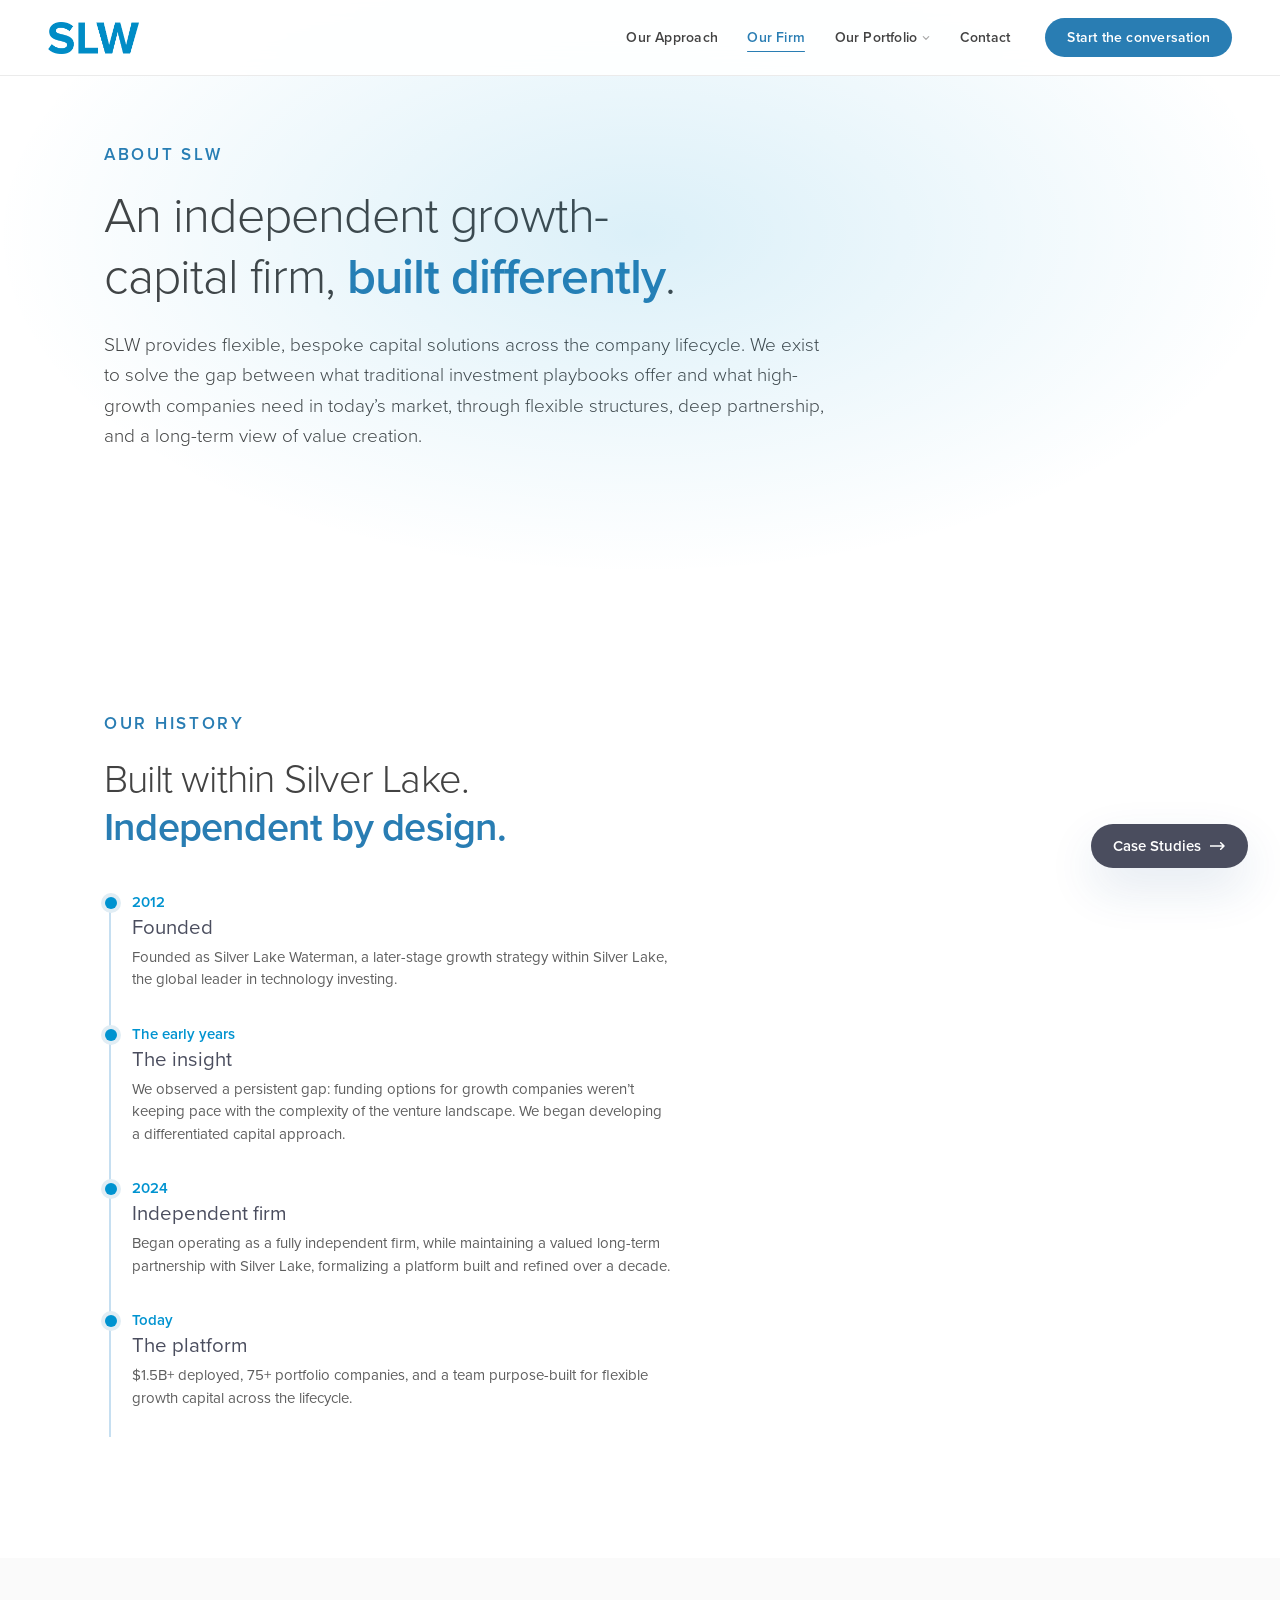
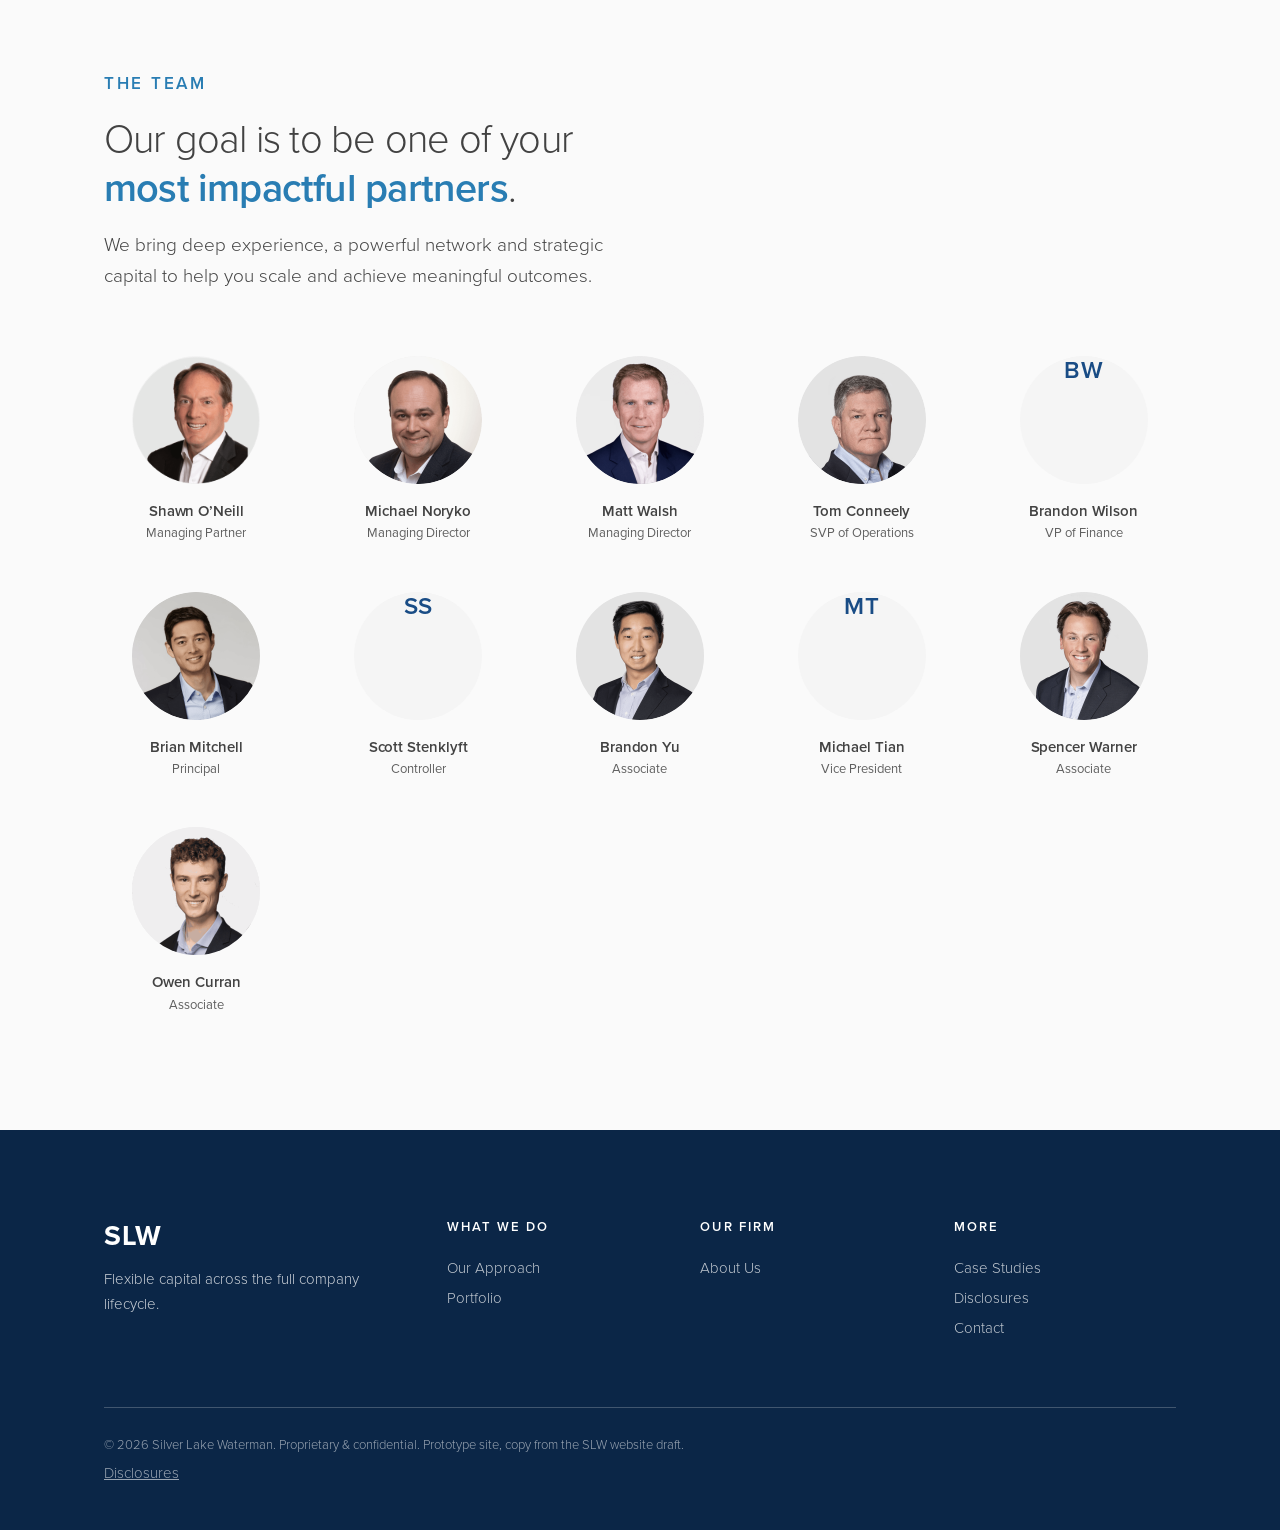
==== site/about.html @ e81ada50 "Team: intro stacks, roster updated, three faces pending The team's supporting line moves under its h" ====
<!doctype html>
<html lang="en">
<head>
<meta charset="utf-8">
<meta name="viewport" content="width=device-width, initial-scale=1">
<title>SLW, About Us</title>
<link rel="stylesheet" href="../styles.css">
<link rel="stylesheet" href="site.css">
</head>
<body data-page="about">
<div class="scroll-bar"></div>

<section class="section page-hero" data-animate>
  <div class="glow-hero"></div>
  <div class="wrap">
    <p class="kicker rise">About SLW</p>
    <h1 class="head rise" style="max-width:20ch">An independent growth-capital firm, <em>built differently</em>.</h1>
    <p class="lead rise">SLW provides flexible, bespoke capital solutions across the company lifecycle. We exist to solve the gap between what traditional investment playbooks offer and what high-growth companies need in today’s market, through flexible structures, deep partnership, and a long-term view of value creation.</p>
  </div>
</section>

<!-- WHY SLW (spokes) -->


<!-- Our History -->
<section class="section" data-animate>
  <div class="wrap">
    <p class="kicker rise">Our History</p>
    <h2 class="head rise" style="margin-bottom:40px">Built within Silver Lake.<br><em>Independent by design.</em></h2>
    <div class="tl rise">
      <div class="ev"><div class="yr">2012</div><h3>Founded</h3><p>Founded as Silver Lake Waterman, a later-stage growth strategy within Silver Lake, the global leader in technology investing.</p></div>
      <div class="ev"><div class="yr">The early years</div><h3>The insight</h3><p>We observed a persistent gap: funding options for growth companies weren’t keeping pace with the complexity of the venture landscape. We began developing a differentiated capital approach.</p></div>
      <div class="ev"><div class="yr">2024</div><h3>Independent firm</h3><p>Began operating as a fully independent firm, while maintaining a valued long-term partnership with Silver Lake, formalizing a platform built and refined over a decade.</p></div>
      <div class="ev"><div class="yr">Today</div><h3>The platform</h3><p>$1.5B+ deployed, 75+ portfolio companies, and a team purpose-built for flexible growth capital across the lifecycle.</p></div>
    </div>
  </div>
</section>

<!-- The team, formerly its own page -->
<section class="section section-tint" data-animate>
  <div class="wrap">
    <div class="team-head">
      <p class="kicker rise">The Team</p>
      <h2 class="head rise">Our goal is to be one of your<br><em>most impactful partners</em>.</h2>
      <p class="lead lead-balanced rise">We bring deep experience, a powerful network and strategic capital to help you scale and achieve meaningful outcomes.</p>
    </div>

      <div class="people rise">
        <button class="person" type="button" data-bio="bio-shawn" aria-haspopup="dialog">
          <span class="avatar"><img src="../assets/people/shawn.png" alt=""></span>
          <span class="pn">Shawn O’Neill</span>
          <span class="pr">Managing Partner</span>
        </button>
        <button class="person" type="button" data-bio="bio-michael" aria-haspopup="dialog">
          <span class="avatar"><img src="../assets/people/michael.png" alt=""></span>
          <span class="pn">Michael Noryko</span>
          <span class="pr">Managing Director</span>
        </button>
        <button class="person" type="button" data-bio="bio-matt" aria-haspopup="dialog">
          <span class="avatar"><img src="../assets/people/matt.png" alt=""></span>
          <span class="pn">Matt Walsh</span>
          <span class="pr">Managing Director</span>
        </button>
        <button class="person" type="button" data-bio="bio-tom" aria-haspopup="dialog">
          <span class="avatar"><img src="../assets/people/tom.png" alt=""></span>
          <span class="pn">Tom Conneely</span>
          <span class="pr">SVP of Operations</span>
        </button>
        <div class="person person-flat">
          <span class="avatar avatar-mono">BW</span>
          <span class="pn">Brandon Wilson</span>
          <span class="pr">VP of Finance</span>
        </div>
        <button class="person" type="button" data-bio="bio-brian" aria-haspopup="dialog">
          <span class="avatar"><img src="../assets/people/brian.png" alt=""></span>
          <span class="pn">Brian Mitchell</span>
          <span class="pr">Principal</span>
        </button>
        <div class="person person-flat">
          <span class="avatar avatar-mono">SS</span>
          <span class="pn">Scott Stenklyft</span>
          <span class="pr">Controller</span>
        </div>
        <button class="person" type="button" data-bio="bio-brandon" aria-haspopup="dialog">
          <span class="avatar"><img src="../assets/people/brandon.png" alt=""></span>
          <span class="pn">Brandon Yu</span>
          <span class="pr">Associate</span>
        </button>
        <div class="person person-flat">
          <span class="avatar avatar-mono">MT</span>
          <span class="pn">Michael Tian</span>
          <span class="pr">Vice President</span>
        </div>
        <button class="person" type="button" data-bio="bio-spencer" aria-haspopup="dialog">
          <span class="avatar"><img src="../assets/people/spencer.png" alt=""></span>
          <span class="pn">Spencer Warner</span>
          <span class="pr">Associate</span>
        </button>
        <button class="person" type="button" data-bio="bio-owen" aria-haspopup="dialog">
          <span class="avatar"><img src="../assets/people/owen.png" alt=""></span>
          <span class="pn">Owen Curran</span>
          <span class="pr">Associate</span>
        </button>
      </div>
  </div>
</section>

<!-- bios, as slw.vc serves them behind a click on each face -->
  <dialog class="bio" id="bio-shawn" aria-label="Shawn O’Neill">
    <button class="bio-x" type="button" aria-label="Close">&#215;</button>
    <div class="bio-head">
      <img src="../assets/people/shawn.png" alt="">
      <div>
        <h3>Shawn O’Neill</h3>
        <p class="bio-role">Managing Partner</p>
        <a class="bio-li" href="https://www.linkedin.com/in/shawnkoneill/" target="_blank" rel="noopener noreferrer">
          <svg width="15" height="15" viewBox="0 0 24 24" fill="currentColor" aria-hidden="true"><path d="M4.98 3.5a2.5 2.5 0 1 1 0 5 2.5 2.5 0 0 1 0-5zM2.4 21.5h5.16V9.3H2.4v12.2zM9.9 9.3h4.95v1.67h.07c.69-1.24 2.37-2.55 4.88-2.55 5.22 0 6.18 3.3 6.18 7.58v7.5h-5.15v-6.65c0-1.59-.03-3.63-2.28-3.63-2.29 0-2.64 1.73-2.64 3.51v6.77H9.9V9.3z"/></svg>
          LinkedIn</a>
      </div>
    </div>
    <p>Shawn O’Neill has over three decades of experience in the technology sector, where he has gained expertise in navigating the diverse and complex challenges faced by rapidly growing tech companies. He is the Managing Partner of SLW, a strategy he founded within Silver Lake in 2011. Shawn focuses on helping companies succeed by guiding them through critical inflection points, which include assisting with financing strategies, growth initiatives, scaling operations, and adapting to market shifts.</p>
    <p>Drawing on deep industry knowledge and informed judgment built over his years as an investment banker, CFO, and investor, Shawn has earned the trust of CEOs who rely on his expertise and integrity for business-shaping decisions. His extensive network of respected relationships within and beyond the technology industry allows him to connect companies with the right resources, partners, and opportunities to drive meaningful growth.</p>
    <p>Shawn remains a Senior Advisor at Silver Lake. Before founding SLW, Shawn launched Bandon Partners, a boutique investment bank, and served as CFO for two venture-backed technology companies. Earlier in his career, he was an investment banker with Morgan Stanley, DMG Technology Group, and Lehman Brothers—advising category-shaping companies.</p>
    <p>Shawn holds a B.B.A. with honors from the University of Texas and serves on the Dean’s Advisory Board of the McCombs School of Business.</p>
  </dialog>
  <dialog class="bio" id="bio-michael" aria-label="Michael Noryko">
    <button class="bio-x" type="button" aria-label="Close">&#215;</button>
    <div class="bio-head">
      <img src="../assets/people/michael.png" alt="">
      <div>
        <h3>Michael Noryko</h3>
        <p class="bio-role">Managing Director</p>
        <a class="bio-li" href="https://www.linkedin.com/in/mike-noryko-9b474362/" target="_blank" rel="noopener noreferrer">
          <svg width="15" height="15" viewBox="0 0 24 24" fill="currentColor" aria-hidden="true"><path d="M4.98 3.5a2.5 2.5 0 1 1 0 5 2.5 2.5 0 0 1 0-5zM2.4 21.5h5.16V9.3H2.4v12.2zM9.9 9.3h4.95v1.67h.07c.69-1.24 2.37-2.55 4.88-2.55 5.22 0 6.18 3.3 6.18 7.58v7.5h-5.15v-6.65c0-1.59-.03-3.63-2.28-3.63-2.29 0-2.64 1.73-2.64 3.51v6.77H9.9V9.3z"/></svg>
          LinkedIn</a>
      </div>
    </div>
    <p>Mike Noryko is a seasoned growth investor with a deep understanding of the technology shaping the industry. As a Managing Director at SLW, he leverages his market expertise and network to help companies scale and succeed. With two decades of experience in high-growth technology investments, Mike brings a unique perspective from his buy-side expertise and deep industry insight.</p>
    <p>Before joining SLW nearly a decade ago, Mike spent 10 years as a public technology investor, including roles at Citadel and Andor Capital Management, where he led investments in many of the early SaaS IPOs. This experience enables him to help founders anticipate industry shifts, overcome challenges, and position their companies for long-term success.</p>
    <p>More than an investor, Mike is a trusted partner and connector, providing founders access to strategic relationships, resources, and market insights. He is committed to helping companies secure the right financial structures to drive transformation and create lasting value.</p>
    <p>Mike attended UC Berkeley, where he played NCAA Division I water polo and graduated from the Haas School of Business.</p>
  </dialog>
  <dialog class="bio" id="bio-matt" aria-label="Matt Walsh">
    <button class="bio-x" type="button" aria-label="Close">&#215;</button>
    <div class="bio-head">
      <img src="../assets/people/matt.png" alt="">
      <div>
        <h3>Matt Walsh</h3>
        <p class="bio-role">Managing Director</p>
        <a class="bio-li" href="https://www.linkedin.com/in/matthew-walsh-75bb5b2/" target="_blank" rel="noopener noreferrer">
          <svg width="15" height="15" viewBox="0 0 24 24" fill="currentColor" aria-hidden="true"><path d="M4.98 3.5a2.5 2.5 0 1 1 0 5 2.5 2.5 0 0 1 0-5zM2.4 21.5h5.16V9.3H2.4v12.2zM9.9 9.3h4.95v1.67h.07c.69-1.24 2.37-2.55 4.88-2.55 5.22 0 6.18 3.3 6.18 7.58v7.5h-5.15v-6.65c0-1.59-.03-3.63-2.28-3.63-2.29 0-2.64 1.73-2.64 3.51v6.77H9.9V9.3z"/></svg>
          LinkedIn</a>
      </div>
    </div>
    <p>Matt Walsh brings 25 years of experience advising technology companies through some of the most high-profile IPOs and transformative transactions of the past two decades. His expertise in the technology industry and capital markets has established him as a trusted advisor to CEOs and CFOs, guiding them through pivotal moments in their companies’ growth and evolution.</p>
    <p>As a Managing Director at SLW, Matt utilizes his extensive experience to identify investment opportunities and partner with management teams. His strategic insight and expertise are invaluable in helping companies achieve long-term success and optimize their outcomes.</p>
    <p>Prior to joining Silver Lake, Matt spent over two decades as an investment banker, recently holding senior leadership positions at Credit Suisse and BofA Merrill Lynch, where he advised top technology executives.</p>
  </dialog>
  <dialog class="bio" id="bio-tom" aria-label="Tom Conneely">
    <button class="bio-x" type="button" aria-label="Close">&#215;</button>
    <div class="bio-head">
      <img src="../assets/people/tom.png" alt="">
      <div>
        <h3>Tom Conneely</h3>
        <p class="bio-role">SVP of Operations</p>
        <a class="bio-li" href="https://www.linkedin.com/in/thomas-conneely-a148/" target="_blank" rel="noopener noreferrer">
          <svg width="15" height="15" viewBox="0 0 24 24" fill="currentColor" aria-hidden="true"><path d="M4.98 3.5a2.5 2.5 0 1 1 0 5 2.5 2.5 0 0 1 0-5zM2.4 21.5h5.16V9.3H2.4v12.2zM9.9 9.3h4.95v1.67h.07c.69-1.24 2.37-2.55 4.88-2.55 5.22 0 6.18 3.3 6.18 7.58v7.5h-5.15v-6.65c0-1.59-.03-3.63-2.28-3.63-2.29 0-2.64 1.73-2.64 3.51v6.77H9.9V9.3z"/></svg>
          LinkedIn</a>
      </div>
    </div>
    <p>Tom Conneely is Senior Vice President and Chief Compliance Officer of SLW, where he is responsible for overseeing the execution of all investments, portfolio management, and compliance. He is an industry veteran with over 28 years of fund operations experience.</p>
    <p>Before joining Silver Lake in 2012, he spent 16 years at Lighthouse Capital Partners, responsible for contract management, process infrastructure, compliance, and risk management for over $1.6 billion in invested capital.</p>
  </dialog>
  <dialog class="bio" id="bio-brian" aria-label="Brian Mitchell">
    <button class="bio-x" type="button" aria-label="Close">&#215;</button>
    <div class="bio-head">
      <img src="../assets/people/brian.png" alt="">
      <div>
        <h3>Brian Mitchell</h3>
        <p class="bio-role">Principal</p>
        <a class="bio-li" href="https://www.linkedin.com/in/brianmitchell222/" target="_blank" rel="noopener noreferrer">
          <svg width="15" height="15" viewBox="0 0 24 24" fill="currentColor" aria-hidden="true"><path d="M4.98 3.5a2.5 2.5 0 1 1 0 5 2.5 2.5 0 0 1 0-5zM2.4 21.5h5.16V9.3H2.4v12.2zM9.9 9.3h4.95v1.67h.07c.69-1.24 2.37-2.55 4.88-2.55 5.22 0 6.18 3.3 6.18 7.58v7.5h-5.15v-6.65c0-1.59-.03-3.63-2.28-3.63-2.29 0-2.64 1.73-2.64 3.51v6.77H9.9V9.3z"/></svg>
          LinkedIn</a>
      </div>
    </div>
    <p>Brian Mitchell is a Principal at SLW, where he is responsible for identifying new opportunities and executing our investments. Since joining SLW in 2016, he has worked on a broad range of investments and worked closely with management teams, providing valuable external resources in subjects ranging from financial planning to M&amp;A. Before joining Silver Lake, Brian worked at Deloitte’s Financial Advisory Services group, providing consulting and valuation services to clients in the technology and telecommunications sectors.</p>
    <p>Brian earned a B.A. in Economics from the University of California, Berkeley, and is a licensed CPA (inactive status).</p>
  </dialog>
  <dialog class="bio" id="bio-brandon" aria-label="Brandon Yu">
    <button class="bio-x" type="button" aria-label="Close">&#215;</button>
    <div class="bio-head">
      <img src="../assets/people/brandon.png" alt="">
      <div>
        <h3>Brandon Yu</h3>
        <p class="bio-role">Associate</p>
        <a class="bio-li" href="https://www.linkedin.com/in/brandon-a-yu/" target="_blank" rel="noopener noreferrer">
          <svg width="15" height="15" viewBox="0 0 24 24" fill="currentColor" aria-hidden="true"><path d="M4.98 3.5a2.5 2.5 0 1 1 0 5 2.5 2.5 0 0 1 0-5zM2.4 21.5h5.16V9.3H2.4v12.2zM9.9 9.3h4.95v1.67h.07c.69-1.24 2.37-2.55 4.88-2.55 5.22 0 6.18 3.3 6.18 7.58v7.5h-5.15v-6.65c0-1.59-.03-3.63-2.28-3.63-2.29 0-2.64 1.73-2.64 3.51v6.77H9.9V9.3z"/></svg>
          LinkedIn</a>
      </div>
    </div>
    <p>Brandon Yu is an Associate at SLW. Previously, he worked as a Consultant at Deloitte’s M&amp;A practice, providing strategy and operations consulting services to M&amp;A clients in the technology and healthcare industries. Brandon graduated from the Haas School of Business at the University of California, Berkeley, with a B.S. in Business Administration and a B.A. in Linguistics.</p>
  </dialog>
  <dialog class="bio" id="bio-spencer" aria-label="Spencer Warner">
    <button class="bio-x" type="button" aria-label="Close">&#215;</button>
    <div class="bio-head">
      <img src="../assets/people/spencer.png" alt="">
      <div>
        <h3>Spencer Warner</h3>
        <p class="bio-role">Associate</p>
        <a class="bio-li" href="https://www.linkedin.com/in/spencer-warner-86ba93172/" target="_blank" rel="noopener noreferrer">
          <svg width="15" height="15" viewBox="0 0 24 24" fill="currentColor" aria-hidden="true"><path d="M4.98 3.5a2.5 2.5 0 1 1 0 5 2.5 2.5 0 0 1 0-5zM2.4 21.5h5.16V9.3H2.4v12.2zM9.9 9.3h4.95v1.67h.07c.69-1.24 2.37-2.55 4.88-2.55 5.22 0 6.18 3.3 6.18 7.58v7.5h-5.15v-6.65c0-1.59-.03-3.63-2.28-3.63-2.29 0-2.64 1.73-2.64 3.51v6.77H9.9V9.3z"/></svg>
          LinkedIn</a>
      </div>
    </div>
    <p>Spencer Warner is an Associate at SLW. Previously, he worked in PwC’s Deals practice as a consultant for M&amp;A clients in the technology industry. Spencer graduated from UCLA with a B.A. in Economics and a minor in Entrepreneurship from the Anderson School of Management.</p>
  </dialog>
  <dialog class="bio" id="bio-owen" aria-label="Owen Curran">
    <button class="bio-x" type="button" aria-label="Close">&#215;</button>
    <div class="bio-head">
      <img src="../assets/people/owen.png" alt="">
      <div>
        <h3>Owen Curran</h3>
        <p class="bio-role">Associate</p>
        <a class="bio-li" href="https://www.linkedin.com/in/owencurran/" target="_blank" rel="noopener noreferrer">
          <svg width="15" height="15" viewBox="0 0 24 24" fill="currentColor" aria-hidden="true"><path d="M4.98 3.5a2.5 2.5 0 1 1 0 5 2.5 2.5 0 0 1 0-5zM2.4 21.5h5.16V9.3H2.4v12.2zM9.9 9.3h4.95v1.67h.07c.69-1.24 2.37-2.55 4.88-2.55 5.22 0 6.18 3.3 6.18 7.58v7.5h-5.15v-6.65c0-1.59-.03-3.63-2.28-3.63-2.29 0-2.64 1.73-2.64 3.51v6.77H9.9V9.3z"/></svg>
          LinkedIn</a>
      </div>
    </div>
    <p>Owen Curran is an Associate at SLW. Previously, he worked as an Analyst at Bay Hills Capital supporting due diligence on new investment opportunities and other fund operations. Owen graduated from the College of Business Administration at Loyola Marymount University with a B.B.A in Finance.</p>
  </dialog>

<script src="site.js"></script>
</body>
</html>
---- styles.css ----
/* ============================================================
   Silver Lake Waterman — Design System
   Global entry point. Consumers link THIS file only.
   Import order: fonts → tokens (color, type, space, effects).
   Keep this file as @import lines only.
   ============================================================ */

@import url('./tokens/fonts.css');
@import url('./tokens/colors.css');
@import url('./tokens/typography.css');
@import url('./tokens/spacing.css');
@import url('./tokens/effects.css');
---- site/site.css ----
/* ============================================================
   Silver Lake Waterman, Website (multi-page)
   Shared styles. Links ../styles.css for tokens first.
   ============================================================ */

* { box-sizing: border-box; }
html { scroll-behavior: smooth; }
body {
  margin: 0; font-family: var(--font-sans); color: var(--text-primary);
  background: var(--surface-page); -webkit-font-smoothing: antialiased;
  text-rendering: optimizeLegibility; overflow-x: hidden;
}
a { color: var(--slw-blue); text-decoration: none; }
a:hover { color: var(--slw-blue-ocean); }
img { max-width: 100%; }

/* ---- Scroll progress ---- */
.scroll-bar { position: fixed; top: 0; left: 0; height: 3px; width: 100%;
  background: linear-gradient(90deg, var(--slw-blue), var(--slw-teal));
  transform: scaleX(0); transform-origin: 0 50%; z-index: 200; transition: transform 90ms linear; }

/* ============ HEADER / NAV ============ */
.site-header {
  position: fixed; top: 0; left: 0; right: 0; z-index: 150;
  display: flex; align-items: center; justify-content: space-between;
  padding: 0 clamp(1.25rem, 4vw, 3rem); height: 76px;
  background: rgba(255,255,255,0.9); backdrop-filter: var(--surface-blur);
  -webkit-backdrop-filter: var(--surface-blur);
  border-bottom: 1px solid var(--slw-gray-200);
}
.site-header .logo { display: flex; align-items: center; }
.site-header .logo img { height: 32px; width: auto; display: block; }
.nav { display: flex; align-items: center; gap: 0; }
.nav-item { position: relative; }
.nav-link {
  display: inline-flex; align-items: center; gap: 5px; padding: 26px clamp(0.6rem, 1.15vw, 1.05rem);
  font-size: 0.875rem; font-weight: var(--weight-semibold); letter-spacing: 0.015em;
  color: var(--slw-ink); cursor: pointer; background: none; border: 0;
  font-family: inherit; white-space: nowrap;
}
.nav-link:hover, .nav-item.active > .nav-link { color: var(--slw-blue-mid); }
.nav-item.active > .nav-link { font-weight: var(--weight-semibold); }
.nav-link .caret { width: 8px; height: 8px; opacity: 0.45; transition: transform var(--dur-base) var(--ease-out), opacity var(--dur-base) var(--ease-out); }
.nav-link:hover .caret, .nav-item.open .caret, .nav-item.active .caret { opacity: 1; }
.nav-item.open .nav-link .caret { transform: rotate(180deg); }
.nav-item.active > .nav-link::after {
  content: ""; position: absolute; left: clamp(0.6rem, 1.15vw, 1.05rem); right: clamp(0.6rem, 1.15vw, 1.05rem); bottom: 20px; height: 1.5px; border-radius: 1px; background: var(--slw-blue-mid);
}
.dropdown {
  position: absolute; top: 68px; left: 50%; transform: translateX(-50%) translateY(8px);
  min-width: 210px; background: #fff; border: 1px solid var(--slw-gray-200);
  border-radius: var(--radius-lg); box-shadow: var(--shadow-lg); padding: 8px;
  opacity: 0; visibility: hidden; transition: opacity var(--dur-base) var(--ease-out), transform var(--dur-base) var(--ease-out);
}
.nav-item:hover .dropdown, .nav-item.open .dropdown { opacity: 1; visibility: visible; transform: translateX(-50%) translateY(0); }
.dropdown a { display: block; padding: 11px 14px; border-radius: var(--radius-md);
  font-size: 0.9rem; font-weight: var(--weight-semibold); color: var(--slw-ink); }
.dropdown a:hover { background: var(--slw-blue-mist); color: var(--slw-blue-mid); font-weight: var(--weight-semibold); }
.nav-cta {
  margin-left: clamp(0.75rem, 1.6vw, 1.5rem); padding: 11px 22px; border-radius: var(--radius-pill); background: var(--slw-blue-mid);
  color: #fff !important; font-size: 0.875rem; font-weight: var(--weight-semibold); letter-spacing: 0.015em;
  transition: background var(--dur-base) var(--ease-out);
}
.nav-cta:hover { background: var(--slw-blue-navy); color: #fff !important; }
.nav-toggle { display: none; }
@media (max-width: 1080px) {
  .nav { position: fixed; inset: 76px 0 auto 0; flex-direction: column; align-items: stretch; gap: 0;
    background: #fff; border-bottom: 1px solid var(--slw-gray-200); padding: 8px 20px 20px;
    transform: translateY(-120%); transition: transform var(--dur-base) var(--ease-out); max-height: calc(100vh - 76px); overflow:auto; }
  .site-header.nav-open .nav { transform: none; }
  .nav-link { padding: 14px 4px; }
  .nav-item.active > .nav-link::after { display: none; }
  .dropdown { position: static; transform: none; opacity: 1; visibility: visible; box-shadow: none;
    border: 0; border-left: 2px solid var(--slw-blue-mist); border-radius: 0; padding: 0 0 8px 12px; min-width: 0; margin: -4px 0 8px; display: none; }
  .nav-item.open .dropdown { display: block; transform: none; }
  .nav-toggle { display: inline-flex; flex-direction: column; gap: 5px; background: none; border: 0; cursor: pointer; padding: 8px; }
  .nav-toggle span { width: 24px; height: 2px; background: var(--slw-slate); display: block; }
}

/* ============ LAYOUT ============ */
main { display: block; }
.wrap { width: 100%; max-width: var(--container-max); margin: 0 auto; padding: 0 clamp(1.25rem, 5vw, 4rem); }
.section { padding: var(--section-pad-y) 0; }
.section-tint { background: var(--surface-subtle); }
.section-mist { background: linear-gradient(180deg, #fff 0%, var(--slw-blue-mist) 100%); }

/* full-viewport hero + panels */
.panel { position: relative; min-height: 92vh; display: flex; align-items: center;
  padding: clamp(6rem, 10vh, 9rem) clamp(1.25rem, 8vw, 8rem) var(--section-pad-y); }
.panel-inner { width: 100%; max-width: var(--container-max); margin: 0 auto; }
.split { display: grid; grid-template-columns: 0.92fr 1.08fr; gap: clamp(2rem, 5vw, 5rem); align-items: center; }
.split.rev { grid-template-columns: 1.08fr 0.92fr; }
.split.rev .copy { order: 2; }
@media (max-width: 900px) { .split, .split.rev { grid-template-columns: 1fr; gap: 2.5rem; } .split.rev .copy { order: 0; } }

/* page hero (shorter than homepage hero) */
.page-hero { padding-top: clamp(8rem, 16vh, 12rem); padding-bottom: var(--section-pad-y); }
.page-hero .lead { max-width: 60ch; }

/* ============ COPY ============ */
.kicker { display: inline-flex; align-items: center; gap: 10px; font-size: 1.0625rem;
  font-weight: var(--weight-semibold); letter-spacing: var(--tracking-kicker); text-transform: uppercase;
  color: var(--slw-blue-mid); margin: 0 0 22px; }
.kicker .kmark { width: 30px; height: 12px; overflow: visible; flex: none; }
.kicker .kmark path { fill: none; stroke: currentColor; stroke-width: 2; stroke-linecap: round;
  vector-effect: non-scaling-stroke; transform: scaleY(0.04); transform-box: fill-box; transform-origin: center;
  transition: transform 0.5s var(--ease-out); }
@media (prefers-reduced-motion: no-preference) { .kicker:hover .kmark path { transform: scaleY(1); } }
h1.head { font-size: var(--text-display-xl); }
h2.head { font-size: var(--text-display-lg); }
h3.head { font-size: var(--text-display-md); }
.head { font-weight: var(--weight-light); line-height: var(--leading-snug); letter-spacing: var(--tracking-tight);
  color: var(--slw-ink); margin: 0 0 22px; text-wrap: balance; }
.head em, .head strong { font-style: normal; font-weight: var(--weight-semibold); color: var(--slw-blue-mid); }
.lead { font-size: var(--lead-size); line-height: 1.6; color: var(--slw-ink);
  font-weight: var(--weight-light); max-width: 48ch; margin: 0 0 30px; }
.prose { max-width: 68ch; }
.prose p { font-size: var(--text-body); line-height: var(--leading-relaxed); color: var(--slw-ink); margin: 0 0 20px; }
.prose strong { color: var(--slw-ink); font-weight: var(--weight-semibold); }
.cta { display: inline-flex; align-items: center; gap: 9px; font-weight: var(--weight-semibold);
  font-size: var(--text-small); letter-spacing: 0.02em; color: var(--slw-blue-mid);
  transition: color var(--dur-base) var(--ease-out); }
.cta:hover { color: var(--slw-blue-ocean); }
.cta svg { position: relative; top: 1px; transition: transform var(--dur-base) var(--ease-out); }
.cta:hover svg { transform: translateX(5px); }

/* ============ REVEAL + GRAPHIC SYSTEM ============ */
[data-animate] .rise { opacity: 0; transform: translateY(22px);
  transition: opacity var(--dur-slow) var(--ease-out), transform var(--dur-slow) var(--ease-out); }
[data-animate].in .rise { opacity: 1; transform: none; }
[data-animate].in .rise:nth-child(2) { transition-delay: 90ms; }
[data-animate].in .rise:nth-child(3) { transition-delay: 180ms; }
[data-animate].in .rise:nth-child(4) { transition-delay: 270ms; }
[data-animate].in .rise:nth-child(5) { transition-delay: 360ms; }
.fig { width: 100%; height: auto; overflow: visible; }
.draw { stroke-dasharray: var(--len, 1000); stroke-dashoffset: var(--len, 1000);
  transition: stroke-dashoffset var(--dur-draw) var(--ease-out); }
[data-animate].in .draw { stroke-dashoffset: 0; }
.fade { opacity: 0; transition: opacity var(--dur-slow) var(--ease-out); }
[data-animate].in .fade { opacity: 1; }
.pop { opacity: 0; transform: scale(0.4); transform-box: fill-box; transform-origin: center;
  transition: opacity var(--dur-base) var(--ease-out), transform var(--dur-base) var(--ease-out); }
[data-animate].in .pop { opacity: 1; transform: none; }
.fill-in { opacity: 0; transition: opacity var(--dur-draw) var(--ease-out); transition-delay: 500ms; }
[data-animate].in .fill-in { opacity: 1; }
.lbl-svg { font-family: var(--font-sans); font-size: 13px; font-weight: var(--weight-semibold); letter-spacing: 0.02em; }
.lbl-mut { fill: var(--slw-gray-500); } .lbl-blue { fill: var(--slw-blue); } .lbl-slate { fill: var(--slw-slate); }
.lbl-cap { font-size: 11px; text-transform: uppercase; letter-spacing: 0.12em; font-weight: var(--weight-semibold); }
.pulse { offset-rotate: 0deg; }
@media (prefers-reduced-motion: no-preference) { [data-animate].in .pulse { animation: travel 6s var(--ease-in-out) 1.4s infinite; } }
@keyframes travel { 0% { offset-distance: 0%; opacity: 0; } 8% { opacity: 1; } 92% { opacity: 1; } 100% { offset-distance: 100%; opacity: 0; } }
.glow-hero { position: absolute; inset: -10% -10% auto -10%; height: 90%; background: var(--glow-blue); pointer-events: none; z-index: 0; }
.panel-inner, .copy, .figwrap { position: relative; z-index: 1; }

/* ============ STATS / PILLARS / GRIDS ============ */
.stats { display: grid; grid-template-columns: repeat(3, 1fr); gap: clamp(1.5rem, 4vw, 4rem); }
@media (max-width: 720px) { .stats { grid-template-columns: 1fr; gap: 2.5rem; } }
.stat .fig-num { font-size: var(--text-stat); font-weight: var(--weight-light); color: var(--slw-slate); line-height: 1; letter-spacing: -0.02em; }
.stat .fig-num b { font-weight: var(--weight-semibold); color: var(--slw-blue); }
.stat .fig-lbl { margin-top: 12px; font-size: var(--text-small); color: var(--text-secondary); }
.stat .rule { width: 40px; height: 2px; background: var(--slw-blue); margin-top: 18px; opacity: 0.5; }

.pillars { display: grid; grid-template-columns: repeat(3, 1fr); gap: clamp(1.25rem, 3vw, 2rem); }
@media (max-width: 820px) { .pillars { grid-template-columns: 1fr; } }
.pcard { background: #fff; border: var(--border-card); border-radius: var(--radius-lg); padding: 30px 28px; box-shadow: var(--shadow-sm); }
.pcard .motif { width: 120px; height: 60px; display: block; overflow: visible; }
.pcard h3 { font-size: var(--text-title); font-weight: var(--weight-semibold); color: var(--slw-slate); margin: 16px 0 10px; }
.pcard p { font-size: var(--text-small); line-height: var(--leading-normal); color: var(--slw-ink); margin: 0; }

.tag-row { display: flex; flex-wrap: wrap; gap: 10px; }
.tag { font-size: var(--text-caption); font-weight: var(--weight-semibold); letter-spacing: 0.04em;
  color: var(--slw-blue-navy); background: var(--slw-blue-mist); padding: 7px 14px; border-radius: var(--radius-pill); }

.logo-grid { display: grid; grid-template-columns: repeat(6, 1fr); gap: 1px; background: var(--slw-gray-200);
  border: 1px solid var(--slw-gray-200); border-radius: var(--radius-lg); overflow: hidden; }
@media (max-width: 820px) { .logo-grid { grid-template-columns: repeat(3, 1fr); } }
.logo-grid .cell { background: #fff; aspect-ratio: 3 / 2; display: flex; align-items: center; justify-content: center; padding: 20px; }
.logo-grid img { max-width: 100%; max-height: 40px; object-fit: contain; opacity: 0; transform: translateY(10px);
  transition: opacity var(--dur-slow) var(--ease-out), transform var(--dur-slow) var(--ease-out); }
[data-animate].in .logo-grid img { opacity: 0.72; transform: none; }
.logo-grid .cell:hover img { opacity: 1; }

.insights { display: grid; grid-template-columns: 1fr 1fr; gap: 24px; }
@media (max-width: 820px) { .insights { grid-template-columns: 1fr; } }
.icard { border: var(--border-card); border-radius: var(--radius-lg); padding: 32px; background: #fff; box-shadow: var(--shadow-xs);
  transition: box-shadow var(--dur-base) var(--ease-out), transform var(--dur-base) var(--ease-out); display: block; }
.icard:hover { box-shadow: var(--shadow-md); transform: translateY(-3px); }
.icard .etype { font-size: var(--text-caption); text-transform: uppercase; letter-spacing: 0.14em; color: var(--slw-blue); font-weight: var(--weight-semibold); }
.icard h3 { font-size: var(--text-title); font-weight: var(--weight-regular); color: var(--slw-slate); margin: 14px 0 0; line-height: var(--leading-snug); }
.icard .arrow { margin-top: 22px; color: var(--slw-blue); display: inline-flex; }

.callout { display: flex; gap: clamp(1.5rem, 4vw, 3rem); flex-wrap: wrap; margin: 4px 0 30px; padding: 22px 28px; background: var(--slw-blue-mist); border-radius: var(--radius-lg); }
.callout .cn { font-size: 1.8rem; font-weight: var(--weight-light); color: var(--slw-ink); line-height: 1; }
.callout .cn b { font-weight: var(--weight-semibold); color: var(--slw-blue-mid); }
.callout .cl { font-size: var(--text-caption); color: var(--slw-ink); margin-top: 7px; max-width: 18ch; }

/* reusable soft CTA box (e.g. "explore case studies") */
.cta-box { display: flex; align-items: center; justify-content: space-between; gap: 1.5rem;
  padding: 24px 30px; background: var(--slw-blue-mist); border-radius: var(--radius-lg); color: var(--slw-slate);
  transition: background var(--dur-base) var(--ease-out), transform var(--dur-base) var(--ease-out), box-shadow var(--dur-base) var(--ease-out); }
.cta-box:hover { background: var(--slw-blue-pale); color: var(--slw-slate); transform: translateY(-2px); box-shadow: var(--shadow-md); }
.cta-box .eyebrow { font-size: var(--text-caption); text-transform: uppercase; letter-spacing: 0.14em; font-weight: var(--weight-semibold); color: var(--slw-blue-mid); margin-bottom: 6px; }
.cta-box .t { font-size: var(--text-title); font-weight: var(--weight-regular); color: var(--slw-ink); line-height: var(--leading-snug); }
.cta-box .arrow { color: var(--slw-blue-mid); flex: none; display: inline-flex; transition: transform var(--dur-base) var(--ease-out); }
.cta-box:hover .arrow { transform: translateX(5px); }

.tf { display: grid; grid-template-columns: 1fr 1fr 1fr; gap: 18px; margin-top: 26px; }
@media (max-width: 980px) { .tf { grid-template-columns: 1fr 1fr; } }
@media (max-width: 820px) { .tf { grid-template-columns: 1fr; } }
.tf .col { padding: 20px 22px; border-radius: var(--radius-md); }
.tf .today { background: var(--slw-blue-mist); } .tf .future { background: var(--slw-gray-100); }
.tf .lab { font-size: var(--text-kicker); text-transform: uppercase; letter-spacing: 0.14em; font-weight: var(--weight-semibold); color: var(--slw-blue-mid); margin-bottom: 8px; }
.tf .future .lab { color: var(--slw-ink); }
.tf p { margin: 0; font-size: var(--text-small); color: var(--slw-ink); line-height: var(--leading-normal); }
.tf .outcome { background: var(--slw-blue-navy); position: relative; }
@media (max-width: 980px) { .tf .outcome { grid-column: 1 / -1; } }
.tf .outcome .lab { color: var(--slw-blue-sky); display: flex; align-items: center; gap: 6px; }
.tf .outcome .lab::before { content: ''; width: 6px; height: 6px; border-radius: 50%; background: var(--slw-blue-sky); flex: none; }
.tf .outcome p { color: var(--slw-white); }

/* generic card grid for firm/values/people */
.grid-3 { display: grid; grid-template-columns: repeat(3, 1fr); gap: clamp(1.25rem, 3vw, 2rem); }
.grid-2 { display: grid; grid-template-columns: repeat(2, 1fr); gap: clamp(1.5rem, 3vw, 2.5rem); }
@media (max-width: 820px) { .grid-3 { grid-template-columns: 1fr; } .grid-2 { grid-template-columns: 1fr; } }
.vcard { background: #fff; border: var(--border-card); border-radius: var(--radius-lg); padding: 32px; box-shadow: var(--shadow-sm); }
.vcard .n { font-size: 1.6rem; font-weight: var(--weight-light); color: var(--slw-blue-mid); }
.vcard h3 { font-size: var(--text-title); font-weight: var(--weight-semibold); color: var(--slw-ink); margin: 8px 0 10px; }
.vcard p { font-size: var(--text-small); line-height: var(--leading-normal); color: var(--slw-ink); margin: 0; }


/* timeline (history) */
.tl { position: relative; padding-left: 28px; }
.tl::before { content: ""; position: absolute; left: 5px; top: 6px; bottom: 6px; width: 2px; background: var(--slw-blue-pale); }
.tl .ev { position: relative; padding: 0 0 34px; }
.tl .ev::before { content: ""; position: absolute; left: -27px; top: 4px; width: 12px; height: 12px; border-radius: 50%; background: var(--slw-blue); box-shadow: 0 0 0 4px var(--slw-blue-mist); }
.tl .yr { font-weight: var(--weight-semibold); color: var(--slw-blue); font-size: var(--text-small); }
.tl h3 { margin: 4px 0 6px; font-size: var(--text-title); font-weight: var(--weight-regular); color: var(--slw-slate); }
.tl p { margin: 0; font-size: var(--text-small); color: var(--text-secondary); line-height: var(--leading-normal); max-width: 60ch; }

/* contact form */
.form { display: grid; grid-template-columns: 1fr 1fr; gap: 18px; max-width: 640px; }
@media (max-width: 640px) { .form { grid-template-columns: 1fr; } }
.form .full { grid-column: 1 / -1; }
.field label { display: block; font-size: var(--text-caption); font-weight: var(--weight-semibold);
  text-transform: uppercase; letter-spacing: 0.1em; color: var(--slw-gray-500); margin-bottom: 7px; }
.field input, .field select, .field textarea { width: 100%; padding: 13px 15px; border: 1px solid var(--slw-gray-300);
  border-radius: var(--radius-md); font-family: inherit; font-size: var(--text-body); color: var(--slw-slate); background: #fff; }
.field input:focus, .field select:focus, .field textarea:focus { outline: none; border-color: var(--slw-blue); box-shadow: 0 0 0 3px var(--focus-ring); }
.btn { display: inline-flex; align-items: center; gap: 10px; padding: 14px 28px; border-radius: var(--radius-pill);
  background: var(--slw-blue-mid); color: #fff; font-weight: var(--weight-semibold); border: 0; font-family: inherit;
  font-size: var(--text-small); cursor: pointer; transition: background var(--dur-base) var(--ease-out); }
.btn:hover { background: var(--slw-blue-navy); color: #fff; }

/* ============ FOOTER ============ */
.site-footer { background: var(--slw-navy-deep); color: rgba(255,255,255,0.74); padding: clamp(3.5rem,7vw,6rem) 0 2.5rem; }
.site-footer .wrap { display: grid; grid-template-columns: 1.4fr 1fr 1fr 1fr; gap: 2rem; }
@media (max-width: 820px) { .site-footer .wrap { grid-template-columns: 1fr 1fr; } }
.site-footer h4 { color: #fff; font-size: var(--text-caption); text-transform: uppercase; letter-spacing: 0.16em; font-weight: var(--weight-semibold); margin: 0 0 18px; }
.site-footer a { display: block; color: rgba(255,255,255,0.74); font-size: var(--text-small); font-weight: var(--weight-light); padding: 6px 0; transition: color var(--dur-base) var(--ease-out); }
.site-footer a:hover { color: #fff; }
.site-footer .brand { font-size: 1.75rem; font-weight: var(--weight-bold); color: #fff; letter-spacing: 0.02em; }
.site-footer .tagline { font-size: var(--text-small); font-weight: var(--weight-light); margin-top: 14px; max-width: 30ch; line-height: var(--leading-relaxed); color: rgba(255,255,255,0.78); }
.site-footer .legal { grid-column: 1 / -1; border-top: 1px solid rgba(255,255,255,0.22); margin-top: 2rem; padding-top: 1.75rem;
  font-size: var(--text-caption); font-weight: var(--weight-light); color: rgba(255,255,255,0.58); line-height: var(--leading-normal); }

/* ============ FLOATING CTA (site-wide, bottom-right) ============ */
.float-cta { position: fixed; right: clamp(1rem, 3vw, 2rem); bottom: clamp(1rem, 3vw, 2rem); z-index: 140;
  display: inline-flex; align-items: center; gap: 9px; padding: 13px 22px; border-radius: var(--radius-pill);
  background: var(--slw-slate); color: #fff; font-weight: var(--weight-semibold); font-size: var(--text-small);
  box-shadow: var(--shadow-lg); transition: background var(--dur-base) var(--ease-out), transform var(--dur-base) var(--ease-out); }
.float-cta:hover { background: var(--slw-blue); color: #fff; transform: translateY(-2px); }
@media (max-width: 640px) { .float-cta { padding: 11px 16px; font-size: var(--text-caption); } }

/* ============ HOMEPAGE EDGE RAIL (right edge, links to Why SLW) ============ */
.edge-rail { position: fixed; top: 50%; right: 0; z-index: 130; transform: translateY(-50%) translateX(0);
  display: flex; align-items: center; background: var(--slw-blue); color: #fff; border-radius: var(--radius-md) 0 0 var(--radius-md);
  padding: 16px 10px; box-shadow: var(--shadow-md); opacity: 1; transition: opacity var(--dur-base) var(--ease-out), transform var(--dur-base) var(--ease-out); }
.edge-rail span { writing-mode: vertical-rl; transform: rotate(180deg); font-size: var(--text-caption); font-weight: var(--weight-semibold);
  letter-spacing: 0.1em; text-transform: uppercase; white-space: nowrap; }
.edge-rail:hover { background: var(--slw-blue-ocean); }
@media (max-width: 900px) { .edge-rail { display: none; } }

/* ============================================================
   HOMEPAGE HERO
   Matches the investor deck's typographic system: Proxima Nova
   Light carries the line, Semibold marks the one phrase that
   matters. Colour stays structural — the eyebrow, the CTA rule
   and the diagram — so emphasis reads as weight, not hue,
   exactly as it does on the slides.
   ============================================================ */
.panel.hero { align-items: center;
  /* exactly one screen: the tinted section below must not show under the fold */
  min-height: 100vh; min-height: 100dvh;
  /* +4.75rem on top: the site header is position:fixed and overlays the hero,
     so true centring has to discount the height it covers. */
  padding-block: calc(clamp(5rem, 9vh, 7rem) + 4.75rem) clamp(5rem, 9vh, 7rem); }
.hero-split { display: grid; grid-template-columns: 1.02fr 0.98fr;
  gap: clamp(2rem, 4vw, 3.5rem); align-items: center; }

/* deck-style outlined eyebrow */
.eyebrow { display: inline-block; padding: 8px 18px 7px;
  border: 1px solid var(--slw-blue-pale); border-radius: 999px;
  font-size: var(--text-kicker); font-weight: var(--weight-semibold);
  letter-spacing: var(--tracking-kicker); text-transform: uppercase;
  color: var(--slw-blue); background: var(--slw-white); margin: 0 0 30px; }

.hero-head { font-size: clamp(2.2rem, 3.6vw, 3.1rem); font-weight: var(--weight-light);
  line-height: 1.14; letter-spacing: -0.022em; color: var(--slw-ink);
  margin: 0 0 24px; }
.hero-head strong { font-weight: var(--weight-semibold); color: var(--slw-blue-mid); }

.hero-lead { font-size: var(--lead-size); font-weight: var(--weight-light);
  line-height: 1.62; color: var(--slw-ink); max-width: 44ch; margin: 0 0 34px; }
.hero-lead strong { font-weight: var(--weight-semibold); }

.hero-cta { display: inline-flex; align-items: center; gap: 9px;
  font-size: var(--text-small); font-weight: var(--weight-semibold);
  letter-spacing: 0.02em; color: var(--hero-accent);
  transition: color var(--dur-base) var(--ease-out); }
.hero-cta:hover { color: var(--slw-blue-ocean); }
.hero-cta svg { position: relative; top: 1px; /* shaft sits between the cap-height and x-height centres */
  transition: transform var(--dur-base) var(--ease-out); }
.hero-cta:hover svg { transform: translateX(5px); }

@media (max-width: 900px) {
  .hero-split { grid-template-columns: 1fr; gap: 2.75rem; }
  .panel.hero { padding-block: clamp(4.5rem, 10vh, 6rem) 3rem; }
  .hero-lead { max-width: 100%; }
}

/* Phase labels under the hero chart — set like the deck's section heads
   ("ORIGINAL INVESTMENT" / "FOLLOW ON"): wide tracking, regular weight, ink. */
.lbl-phase { font-family: var(--font-sans); font-size: 11px; font-weight: var(--weight-regular);
  text-transform: uppercase; letter-spacing: 0.18em; fill: var(--slw-ink); }

/* Touchpoint marks, set like the SLW wordmark: heavier, tight, logo blue. */
.lbl-slw { font-family: var(--font-sans); font-size: 13px; font-weight: var(--weight-bold);
  letter-spacing: 0.01em; fill: var(--slw-blue); }

/* ============================================================
   BY THE NUMBERS
   Open three-up, no rules — the figures carry it. No tabular
   figures here on purpose: Proxima pads a "1" by ~76% of its
   width to match a "0", which opens a visible gap in "$1.5B".
   The count-up jitters very slightly without them; the gap at
   rest is the worse of the two.
   ============================================================ */
.section-eyebrow { font-size: 1.0625rem; font-weight: var(--weight-semibold);
  text-transform: uppercase; letter-spacing: 0.16em; color: var(--slw-blue-mid);
  margin: 0 0 22px; }
.section-lead { font-size: var(--lead-size); font-weight: var(--weight-light);
  line-height: 1.6; color: var(--slw-ink); max-width: 72ch; margin: 0; text-wrap: balance; }
.section-lead strong { font-weight: var(--weight-semibold); }

.stats-band { display: grid; grid-template-columns: repeat(3, 1fr);
  gap: clamp(1.5rem, 4vw, 4rem); margin-top: clamp(3.25rem, 6vw, 5rem); }
.stats-band .stat .fig-num { font-size: var(--text-stat); line-height: 1; letter-spacing: -0.025em; }
.stats-band .stat .fig-num b { font-weight: var(--weight-semibold); color: var(--slw-blue-mid); }
.stats-band .stat .fig-lbl { margin-top: 12px; font-size: var(--text-body);
  font-weight: var(--weight-regular); color: var(--slw-ink); line-height: 1.5; }

@media (max-width: 720px) { .stats-band { grid-template-columns: 1fr; gap: 2.5rem; } }

/* Both lead paragraphs — hero and section — read from one value so they
   can't drift apart. Bumped up from 1.3125rem. */
:root { --lead-size: clamp(1.1875rem, 1.4vw, 1.375rem); }

/* Accent for the hero and the stats band. One line switches every
   blue in both sections:
     var(--slw-blue)      #0093D0  logo blue — the "no innovation" emphasis
     var(--slw-blue-mid)  #297DB3  the deeper mid blue
   ------------------------------------------------------------ */
:root { --hero-accent: var(--slw-blue); }

/* ============================================================
   SECTION FORMATTING
   Same system as the hero and the stats band: Light carries the
   line, Semibold marks the phrase that matters, colour stays
   structural. The hero uses the bright logo blue; everything
   below it uses the deeper #297DB3.
   ============================================================ */
.section-head { font-size: clamp(1.9rem, 3.1vw, 2.6rem); font-weight: var(--weight-light);
  line-height: 1.16; letter-spacing: -0.02em; color: var(--slw-ink); margin: 0 0 22px; }
.section-head em, .section-head strong { font-style: normal;
  font-weight: var(--weight-semibold); color: var(--slw-blue-mid); }

.section-cta { display: inline-flex; align-items: center; gap: 9px;
  font-size: var(--text-small); font-weight: var(--weight-semibold);
  letter-spacing: 0.02em; color: var(--slw-blue-mid);
  transition: color var(--dur-base) var(--ease-out); }
.section-cta:hover { color: var(--slw-blue-ocean); }
.section-cta svg { position: relative; top: 1px;
  transition: transform var(--dur-base) var(--ease-out); }
.section-cta:hover svg { transform: translateX(5px); }

/* section lead inside a split column needs a tighter measure than a full-width one */
.split .section-lead, .copy .section-lead { max-width: 46ch; }
.copy .section-lead { margin-bottom: 30px; }


/* Problem section: the diagram is the point, so it takes the wider column. */
@media (min-width: 901px) { .split.split-figwide { grid-template-columns: 1.18fr 0.82fr; } }
/* ...and the mirror of it, for a section whose figure sits on the right.
   A section can retune the divide with --copy-col / --fig-col when its copy
   reads better narrow and its figure wants the width. */
@media (min-width: 901px) {
  .split.split-figwide-end { grid-template-columns: var(--copy-col, 0.82fr) var(--fig-col, 1.18fr); }
}

/* ------------------------------------------------------------
   A/B/Cs diagram — slide 9 of the 3.24.26 deck, rendered.
   viewBox units are the slide image's own pixels.
   ------------------------------------------------------------ */
.abc-fig text { font-family: var(--font-sans); }
.abc-ring  { font-size: 22px; font-weight: var(--weight-regular); fill: var(--slw-ink); letter-spacing: 0.01em; }
.abc-pct   { font-size: 32px; font-weight: var(--weight-regular); fill: var(--slw-ink); }
.abc-repeat{ font-size: 31px; font-weight: var(--weight-bold);    fill: #0897A2; letter-spacing: 0.01em; }
.abc-round { font-size: 36px; font-weight: var(--weight-bold);    fill: #fff; }
.abc-exit  { font-size: 30px; font-weight: var(--weight-bold);    fill: #fff; letter-spacing: 0.01em; }
.abc-phase { font-size: 26px; font-weight: var(--weight-regular); fill: var(--slw-ink); letter-spacing: 0.12em; }
.abc-tag   { font-size: 14px; font-weight: var(--weight-bold);    fill: var(--slw-ink); }

/* ------------------------------------------------------------
   Flex cost-of-capital chart — slide 14 of the 3.24.26 deck.
   ------------------------------------------------------------ */
.flex-fig text { font-family: var(--font-sans); }
.flex-ytick  { font-size: 24px; font-weight: var(--weight-semibold); fill: var(--slw-ink); }
.flex-xtick  { font-size: 24px; font-weight: var(--weight-regular);  fill: var(--slw-gray-500); }
.flex-axis   { font-size: 31px; font-weight: var(--weight-semibold); fill: var(--slw-ink); }
.flex-point  { font-size: 27px; font-weight: var(--weight-regular);  fill: var(--slw-gray-700); }
.flex-end    { font-size: 26px; font-weight: var(--weight-semibold); fill: var(--slw-ink); }
.flex-glyph  { font-size: 38px; font-weight: var(--weight-bold); font-style: italic; fill: #fff; }
.flex-note   { font-size: 23px; font-weight: var(--weight-semibold); fill: var(--slw-slate); letter-spacing: 0.02em; }
.flex-savings{ font-size: 15px; font-weight: var(--weight-semibold); fill: #fff; letter-spacing: 0.14em; }

/* ============================================================
   SELECT PORTFOLIO
   An open wall rather than a boxed grid. Fifteen marks fill three
   rows of five exactly, so there is no ragged last row. They keep
   their own colours; hover lifts and softens them slightly so the
   grid still responds to the pointer.
   ============================================================ */
/* a heading on the left with its supporting line on the right */
.split-head { display: grid; grid-template-columns: 1fr 1fr;
  gap: clamp(1.75rem, 5vw, 4.5rem); align-items: end;
  margin-bottom: clamp(2.5rem, 5vw, 3.75rem); }
/* the supporting line carries a bottom margin of its own, which pushed its text
   up off the heading's baseline once the row was bottom-aligned */
.split-head > p { margin-bottom: 0; }
@media (max-width: 880px) { .split-head { grid-template-columns: 1fr; align-items: start; gap: 1.5rem; } }

/* the supporting line sits in the right column; an even split gives it about
   500px, and it needs roughly 480px to hold two lines at the largest size the
   type clamps to. Balanced, so the two come out even. */
.port-stat { max-width: 34rem; margin: 0; text-wrap: balance; }
.port-stat strong { font-weight: var(--weight-semibold); color: var(--slw-blue-mid); }

.logo-wall { list-style: none; margin: 0; padding: 0; display: grid;
  grid-template-columns: repeat(5, 1fr);
  gap: clamp(2.5rem, 4.5vw, 4rem) clamp(2rem, 3.5vw, 3.25rem); }
.logo-wall li { display: flex; align-items: center; justify-content: center; }
.logo-wall a { display: flex; align-items: center; justify-content: center;
  width: 100%; height: 64px; border-radius: var(--radius-sm); }
.logo-wall img { max-width: 88%; max-height: 54px; object-fit: contain;
  transition: transform var(--dur-base) var(--ease-out), opacity var(--dur-base) var(--ease-out); }
.logo-wall a:hover img, .logo-wall a:focus-visible img { transform: translateY(-4px); opacity: .82; }

/* reveal sweeps column by column rather than all at once */
[data-animate] .logo-wall li { opacity: 0; transform: translateY(10px);
  transition: opacity var(--dur-slow) var(--ease-out), transform var(--dur-slow) var(--ease-out); }
[data-animate].in .logo-wall li { opacity: 1; transform: none; }
.logo-wall li:nth-child(5n+1) { transition-delay: 0ms }
.logo-wall li:nth-child(5n+2) { transition-delay: 70ms }
.logo-wall li:nth-child(5n+3) { transition-delay: 140ms }
.logo-wall li:nth-child(5n+4) { transition-delay: 210ms }
.logo-wall li:nth-child(5n+5) { transition-delay: 280ms }

@media (max-width: 1040px) { .logo-wall { grid-template-columns: repeat(3, 1fr); } }
@media (max-width: 560px)  { .logo-wall { grid-template-columns: repeat(2, 1fr); } }
@media (prefers-reduced-motion: reduce) { .logo-wall li { transition: none; transition-delay: 0s !important; } }

/* These files differ wildly in how much of their canvas the mark actually fills
   — 22% for Nex, 33% for Postscript, 100% for UJET — so one max-height renders
   some as specks and others oversized. Measured the ink in each and tuned the
   cap per file so every mark lands near 30px of visible height. */
/* Cap tuned per file against its measured ink ratio — the share of the canvas
   the mark actually fills, which runs from 22% (Nex) to 100% (Hammerspace).
   A single max-height renders some as specks and others oversized. */
.logo-wall img[src$="nex.png"]        { max-height: 130px; }
.logo-wall img[src$="postscript.png"] { max-height: 94px; }
.logo-wall img[src$="hypr.png"]       { max-height: 79px; }
.logo-wall img[src$="verkada.png"]    { max-height: 64px; }
.logo-wall img[src$="alembic.png"]    { max-height: 56px; }
.logo-wall img[src$="wander.png"]     { max-height: 56px; }
.logo-wall img[src$="netomi.png"]     { max-height: 53px; }
.logo-wall img[src$="ujet.png"]       { max-height: 34px; }
.logo-wall img[src$="bonusly.png"]    { max-height: 34px; }
.logo-wall img[src$="paragon.png"]    { max-height: 34px; }
.logo-wall img[src$="tapcart.png"]    { max-height: 34px; }
.logo-wall img[src$="rinsed.jpg"]     { max-height: 34px; }

/* Closing CTA is centred, so its lead needs to centre too rather than
   inherit the left-aligned measure the split columns use. */
.section-mist .section-lead { margin-left: auto; margin-right: auto; max-width: 54ch; }

/* ============================================================
   SITE-WIDE SYSTEM
   The global .kicker / .head / .lead / .cta classes carry the
   treatment built on the homepage, so every page inherits it.
   ============================================================ */
.kicker .kmark { display: none; }
.lead strong { font-weight: var(--weight-semibold); }
/* A lead set in a narrow column beside a figure strands its last word: at 1200
   and 1366 this one broke to "or M&A." alone. Balance evens the lines instead,
   without changing how many there are. */
.lead-balanced { text-wrap: balance; }
/* the boxed grid used on portfolio pages: drop the cell borders and the
   desaturation so it reads like the homepage wall */
.logo-grid { gap: clamp(1.75rem, 3vw, 2.75rem); background: transparent; border: 0; border-radius: 0; overflow: visible; }
.logo-grid .cell { background: transparent; aspect-ratio: auto; padding: 8px 0; min-height: 64px; }
.logo-grid img { max-height: 40px; max-width: 86%; }
[data-animate].in .logo-grid img { opacity: 1; }

/* ------------------------------------------------------------
   Hub-and-spoke on Our Approach — slide 11 of the 11.18.25 deck.
   Slide type is 23pt; 1 viewBox unit here is 0.78pt, so that
   lands at 29.5.
   ------------------------------------------------------------ */
.hub-fig text { font-family: var(--font-sans); }
.hub-lbl { font-size: 32px; font-weight: var(--weight-semibold); fill: var(--slw-ink); }

/* ------------------------------------------------------------
   "Could we find a better way" — rebuilt from the graphic on the
   live site (slw.vc/img/cwfwt.png, 1225x913). The original is set
   in Proxima Nova Semibold; sizes below are the measured ones, so
   one viewBox unit is one pixel of that image.
   ------------------------------------------------------------ */
.cwfw-fig text { font-family: var(--font-sans); }
.cwfw-lbl      { font-size: 39.2px; font-weight: var(--weight-semibold); fill: #2F2F2F; }
.cwfw-q        { font-size: 103px;  font-weight: var(--weight-semibold); fill: #4D4D4D; }
.cwfw-round    { font-size: 40px;   font-weight: var(--weight-semibold); fill: #fff; }
.cwfw-round-sm { font-size: 30.5px; font-weight: var(--weight-semibold); fill: #fff; }

/* ------------------------------------------------------------
   "We create value at every stage" — slide 20 of the 2.4.25 deck.
   EMU converted at 9525 per unit, so one viewBox unit is one slide
   pixel and the deck's 20pt type becomes 26.67 units. That lands at
   17px on screen, the same as the other two figures on this page.
   ------------------------------------------------------------ */
.stage-fig text { font-family: var(--font-sans); fill: #424242; }
.stage-lbl      { font-size: 26.67px; font-weight: var(--weight-semibold); }
/* REVENUE is an axis label, not a figure: much smaller than the deck sets it,
   tracked like the site's other small caps, and on the figures' own baseline. */
.stage-rev      { font-size: 16px; font-weight: var(--weight-semibold); letter-spacing: 1.92px; }

/* Headshots from slw.vc/team. They are palette PNGs already masked to a circle,
   so the frame is a circle too and clips whatever ground each one carries. */

/* ------------------------------------------------------------
   The team. Faces are small and the type is centred under each
   one; a card opens that person's bio, the way slw.vc serves it.
   ------------------------------------------------------------ */
.people { --team-gap: clamp(1.5rem, 2.9vw, 2.4rem);
  display: flex; flex-wrap: wrap; justify-content: flex-start;
  gap: clamp(2.25rem, 3.8vw, 3.25rem) var(--team-gap); }
/* five to a row, so nine sits as five over a centred four */
.person { flex: 0 0 calc((100% - 4 * var(--team-gap)) / 5);
  display: block; text-align: center; cursor: pointer;
  margin: 0; padding: 0; border: 0; background: none; font: inherit; color: inherit; }
@media (max-width: 900px) { .person { flex-basis: calc((100% - 2 * var(--team-gap)) / 3); } }
@media (max-width: 560px) { .person { flex-basis: calc((100% - var(--team-gap)) / 2); } }
.person .avatar { display: block; width: 128px; max-width: 100%; aspect-ratio: 1; height: auto; margin: 0 auto;
  border-radius: 50%; background: var(--slw-gray-100); overflow: hidden;
  transition: transform var(--dur-base) var(--ease-out), box-shadow var(--dur-base) var(--ease-out); }
.person .avatar img { width: 100%; height: 100%; object-fit: cover; display: block; }
.person:hover .avatar { transform: translateY(-3px); box-shadow: var(--shadow-md); }
.person:focus-visible .avatar { outline: 2px solid var(--slw-blue-mid); outline-offset: 3px; }
.person .pn { display: block; margin-top: 17px; font-size: 0.9375rem;
  font-weight: var(--weight-semibold); color: var(--slw-ink); line-height: 1.35;
  letter-spacing: -0.004em; transition: color var(--dur-base) var(--ease-out); }
.person .pr { display: block; margin-top: 3px; font-size: 0.8125rem; line-height: 1.45;
  color: var(--slw-gray-700); }
/* a card opens a bio, so it answers on hover */
.person:hover .pn { color: var(--slw-blue-mid); }

/* the bio itself */
.bio { width: min(620px, calc(100vw - 2.5rem)); max-height: 86vh; overflow-y: auto;
  padding: 0 0 clamp(1.75rem, 4vw, 2.25rem); border: 0; border-radius: var(--radius-lg);
  background: #fff; color: var(--slw-ink); box-shadow: var(--shadow-lg); }
.bio::backdrop { background: rgba(11, 38, 71, 0.55); }
.bio-x { position: sticky; top: 14px; z-index: 2; display: block; width: 32px; height: 32px;
  margin: 14px 14px -22px auto; border: 0; border-radius: 50%; cursor: pointer;
  background: var(--slw-gray-100); color: var(--slw-gray-700); font-size: 19px; line-height: 1; }
.bio-x:hover { background: var(--slw-gray-200); color: var(--slw-ink); }
.bio-head { display: flex; gap: 20px; align-items: center;
  padding: clamp(1.5rem, 4vw, 2rem) clamp(1.5rem, 4vw, 2.25rem) 0; }
.bio-head img { flex: none; width: 84px; height: 84px; border-radius: 50%; background: var(--slw-gray-100); }
.bio-head h3 { margin: 0; font-size: var(--text-title); font-weight: var(--weight-semibold); color: var(--slw-ink); }
.bio-role { margin: 3px 0 0; font-size: var(--text-caption); color: var(--slw-gray-700); }
.bio-li { display: inline-flex; align-items: center; gap: 6px; margin-top: 9px;
  font-size: var(--text-caption); font-weight: var(--weight-semibold);
  color: var(--slw-blue-mid); text-decoration: none; }
.bio-li:hover { color: var(--slw-blue-ocean); }
.bio > p { margin: 18px 0 0; padding-inline: clamp(1.5rem, 4vw, 2.25rem);
  font-size: var(--text-small); line-height: var(--leading-relaxed); }
@media (max-width: 520px) { .bio-head { flex-direction: column; text-align: center; gap: 14px; }
  .bio-li { margin-inline: auto; } }

/* The team's intro stacks: heading, then its supporting line beneath. The
   portfolio keeps .split-head, where the line sits beside the heading. */
.team-head { margin-bottom: clamp(2.75rem, 5vw, 4rem); }
.team-head .head { margin-bottom: 18px; }
.team-head .lead { margin-bottom: 0; max-width: 46rem; }

/* someone whose photo has not arrived yet, and who therefore has no bio to open */
.person-flat { cursor: default; }
.person-flat:hover .avatar { transform: none; box-shadow: none; }
.person-flat:hover .pn { color: var(--slw-ink); }
.avatar-mono { display: flex; align-items: center; justify-content: center;
  background: linear-gradient(160deg, var(--slw-blue-mist), var(--slw-blue-pale));
  font-size: 1.5rem; font-weight: var(--weight-semibold); color: var(--slw-blue-navy);
  letter-spacing: 0.02em; }
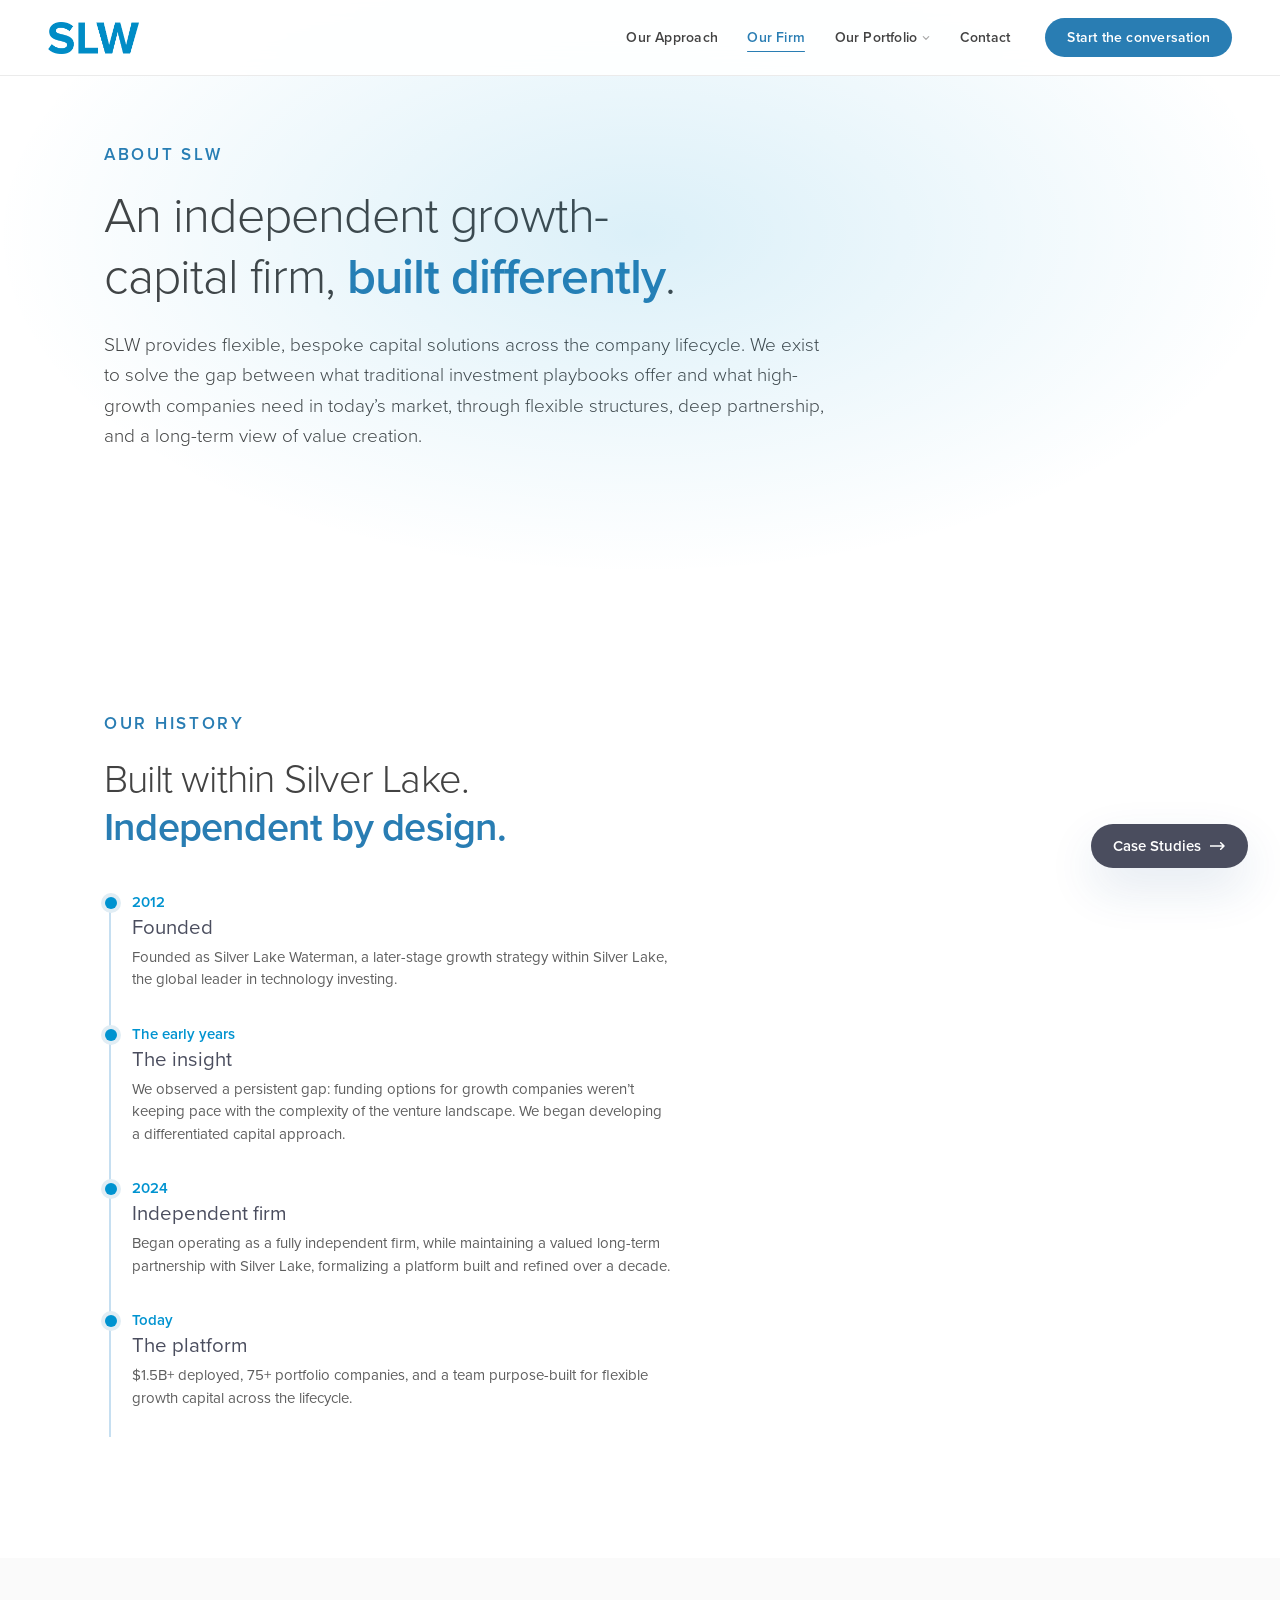
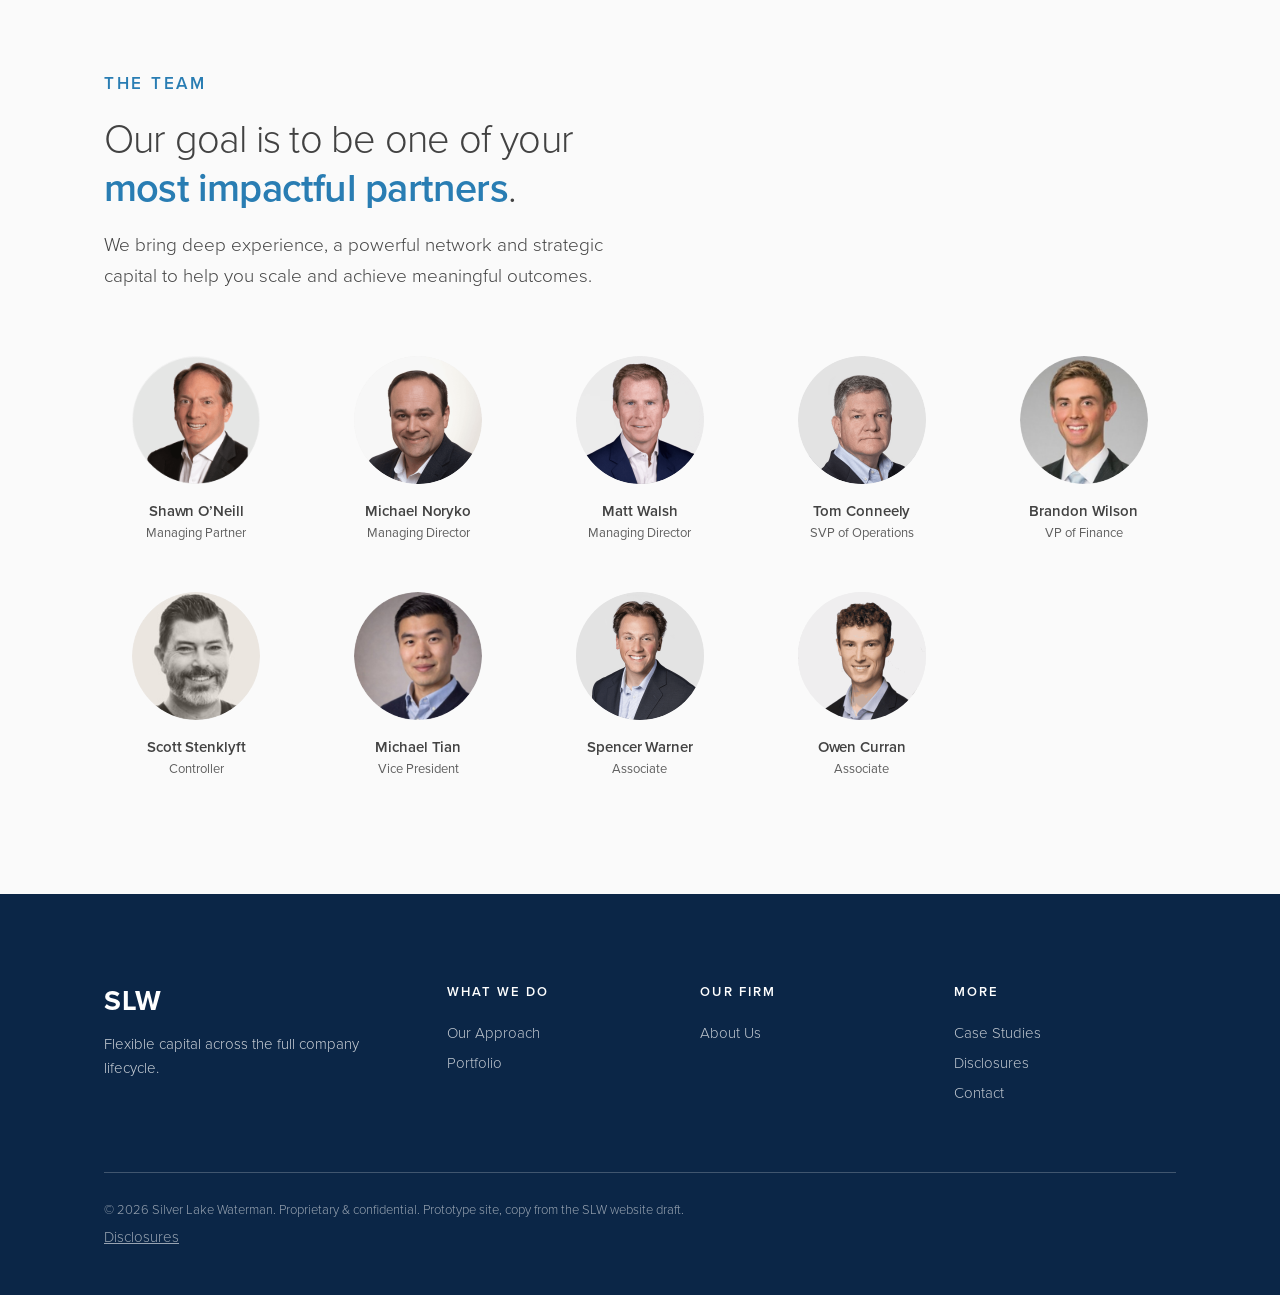
==== commit ea504641: "Team: Brian Mitchell and Brandon Yu off, three new faces in Roster is nine again, laying out as five" ====
--- a/site/about.html
+++ b/site/about.html
@@ -67,27 +67,17 @@
           <span class="pr">SVP of Operations</span>
         </button>
         <div class="person person-flat">
-          <span class="avatar avatar-mono">BW</span>
+          <span class="avatar"><img src="../assets/people/brandonwilson.png" alt=""></span>
           <span class="pn">Brandon Wilson</span>
           <span class="pr">VP of Finance</span>
         </div>
-        <button class="person" type="button" data-bio="bio-brian" aria-haspopup="dialog">
-          <span class="avatar"><img src="../assets/people/brian.png" alt=""></span>
-          <span class="pn">Brian Mitchell</span>
-          <span class="pr">Principal</span>
-        </button>
         <div class="person person-flat">
-          <span class="avatar avatar-mono">SS</span>
+          <span class="avatar"><img src="../assets/people/scotts.png" alt=""></span>
           <span class="pn">Scott Stenklyft</span>
           <span class="pr">Controller</span>
         </div>
-        <button class="person" type="button" data-bio="bio-brandon" aria-haspopup="dialog">
-          <span class="avatar"><img src="../assets/people/brandon.png" alt=""></span>
-          <span class="pn">Brandon Yu</span>
-          <span class="pr">Associate</span>
-        </button>
         <div class="person person-flat">
-          <span class="avatar avatar-mono">MT</span>
+          <span class="avatar"><img src="../assets/people/michaeltian.png" alt=""></span>
           <span class="pn">Michael Tian</span>
           <span class="pr">Vice President</span>
         </div>
@@ -171,35 +161,6 @@
     <p>Tom Conneely is Senior Vice President and Chief Compliance Officer of SLW, where he is responsible for overseeing the execution of all investments, portfolio management, and compliance. He is an industry veteran with over 28 years of fund operations experience.</p>
     <p>Before joining Silver Lake in 2012, he spent 16 years at Lighthouse Capital Partners, responsible for contract management, process infrastructure, compliance, and risk management for over $1.6 billion in invested capital.</p>
   </dialog>
-  <dialog class="bio" id="bio-brian" aria-label="Brian Mitchell">
-    <button class="bio-x" type="button" aria-label="Close">&#215;</button>
-    <div class="bio-head">
-      <img src="../assets/people/brian.png" alt="">
-      <div>
-        <h3>Brian Mitchell</h3>
-        <p class="bio-role">Principal</p>
-        <a class="bio-li" href="https://www.linkedin.com/in/brianmitchell222/" target="_blank" rel="noopener noreferrer">
-          <svg width="15" height="15" viewBox="0 0 24 24" fill="currentColor" aria-hidden="true"><path d="M4.98 3.5a2.5 2.5 0 1 1 0 5 2.5 2.5 0 0 1 0-5zM2.4 21.5h5.16V9.3H2.4v12.2zM9.9 9.3h4.95v1.67h.07c.69-1.24 2.37-2.55 4.88-2.55 5.22 0 6.18 3.3 6.18 7.58v7.5h-5.15v-6.65c0-1.59-.03-3.63-2.28-3.63-2.29 0-2.64 1.73-2.64 3.51v6.77H9.9V9.3z"/></svg>
-          LinkedIn</a>
-      </div>
-    </div>
-    <p>Brian Mitchell is a Principal at SLW, where he is responsible for identifying new opportunities and executing our investments. Since joining SLW in 2016, he has worked on a broad range of investments and worked closely with management teams, providing valuable external resources in subjects ranging from financial planning to M&amp;A. Before joining Silver Lake, Brian worked at Deloitte’s Financial Advisory Services group, providing consulting and valuation services to clients in the technology and telecommunications sectors.</p>
-    <p>Brian earned a B.A. in Economics from the University of California, Berkeley, and is a licensed CPA (inactive status).</p>
-  </dialog>
-  <dialog class="bio" id="bio-brandon" aria-label="Brandon Yu">
-    <button class="bio-x" type="button" aria-label="Close">&#215;</button>
-    <div class="bio-head">
-      <img src="../assets/people/brandon.png" alt="">
-      <div>
-        <h3>Brandon Yu</h3>
-        <p class="bio-role">Associate</p>
-        <a class="bio-li" href="https://www.linkedin.com/in/brandon-a-yu/" target="_blank" rel="noopener noreferrer">
-          <svg width="15" height="15" viewBox="0 0 24 24" fill="currentColor" aria-hidden="true"><path d="M4.98 3.5a2.5 2.5 0 1 1 0 5 2.5 2.5 0 0 1 0-5zM2.4 21.5h5.16V9.3H2.4v12.2zM9.9 9.3h4.95v1.67h.07c.69-1.24 2.37-2.55 4.88-2.55 5.22 0 6.18 3.3 6.18 7.58v7.5h-5.15v-6.65c0-1.59-.03-3.63-2.28-3.63-2.29 0-2.64 1.73-2.64 3.51v6.77H9.9V9.3z"/></svg>
-          LinkedIn</a>
-      </div>
-    </div>
-    <p>Brandon Yu is an Associate at SLW. Previously, he worked as a Consultant at Deloitte’s M&amp;A practice, providing strategy and operations consulting services to M&amp;A clients in the technology and healthcare industries. Brandon graduated from the Haas School of Business at the University of California, Berkeley, with a B.S. in Business Administration and a B.A. in Linguistics.</p>
-  </dialog>
   <dialog class="bio" id="bio-spencer" aria-label="Spencer Warner">
     <button class="bio-x" type="button" aria-label="Close">&#215;</button>
     <div class="bio-head">
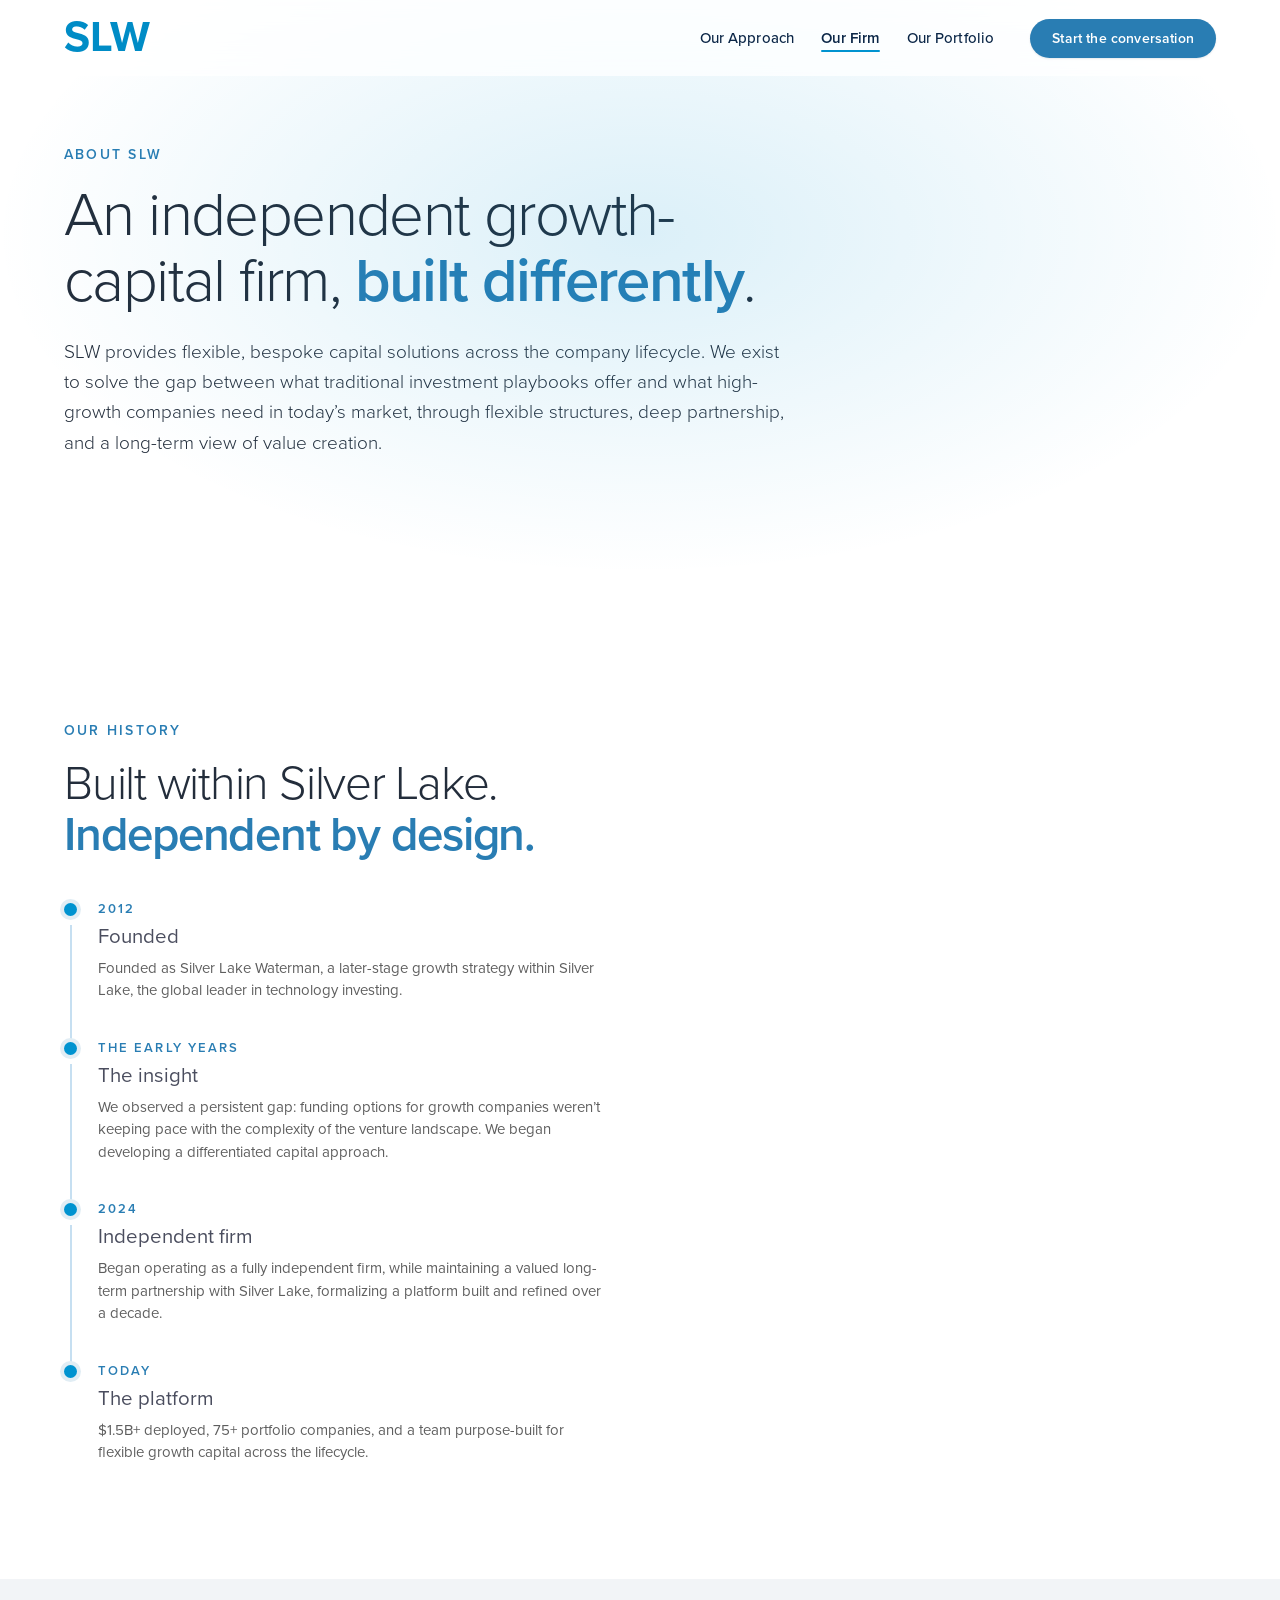
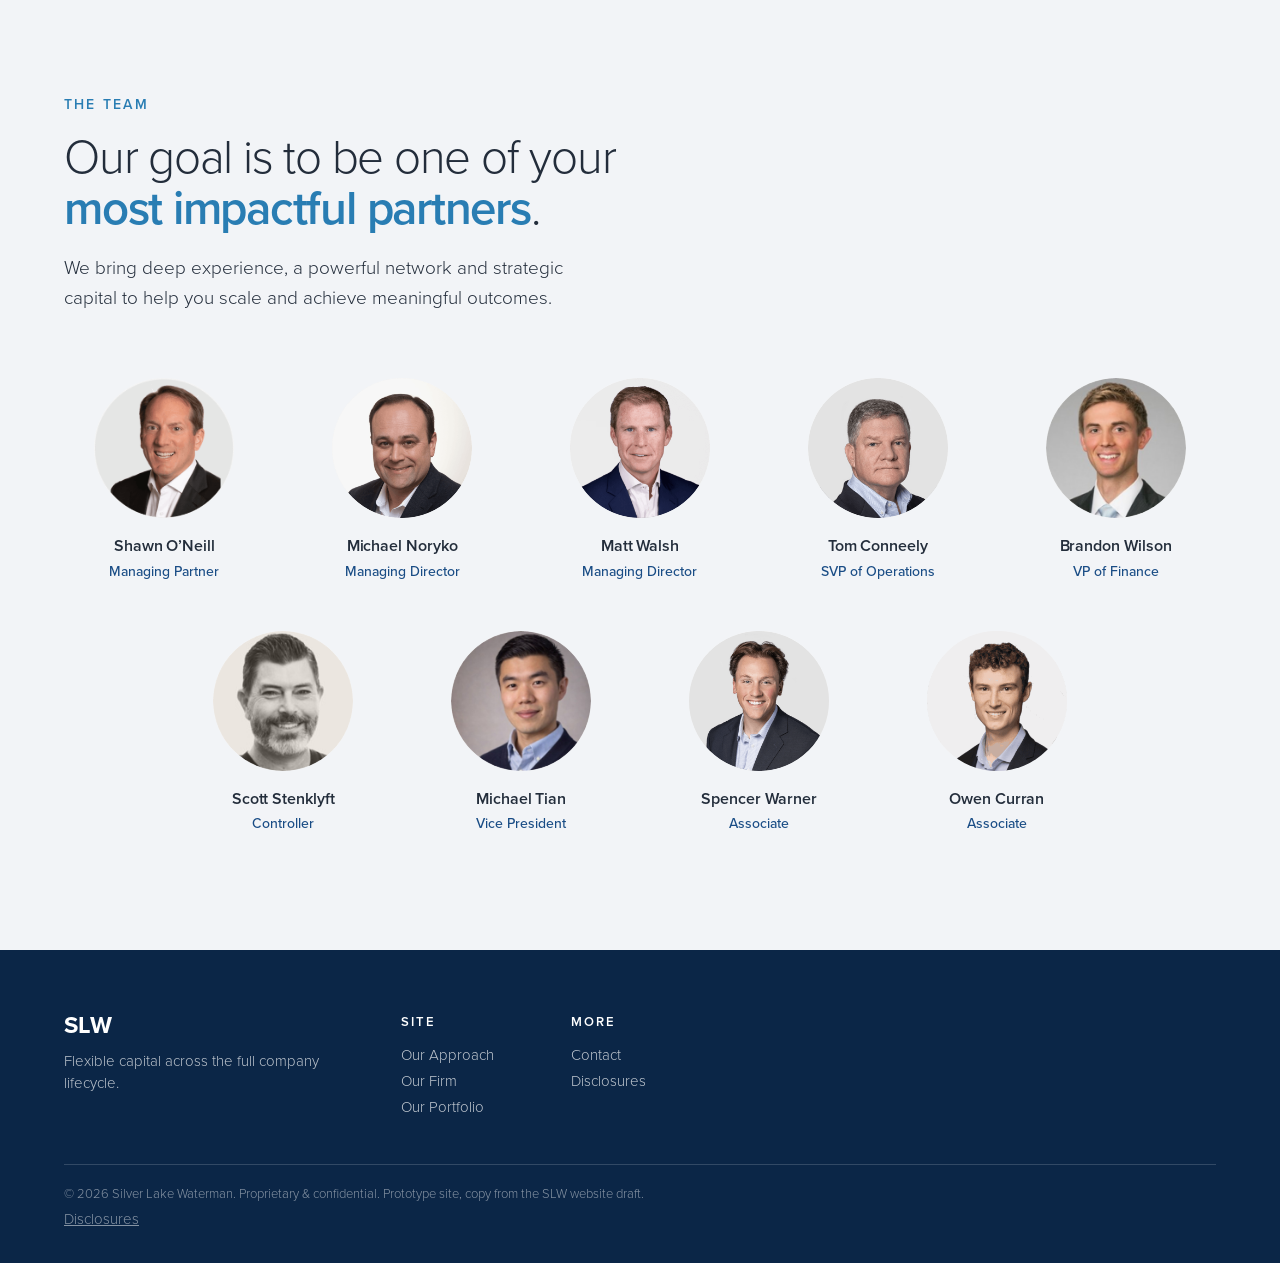
==== commit abe63cdf: "Stamp a version onto every asset URL GitHub Pages serves everything with Cache-Control: max-age=600," ====
--- a/site/about.html
+++ b/site/about.html
@@ -4,8 +4,8 @@
 <meta charset="utf-8">
 <meta name="viewport" content="width=device-width, initial-scale=1">
 <title>SLW, About Us</title>
-<link rel="stylesheet" href="../styles.css">
-<link rel="stylesheet" href="site.css">
+<link rel="stylesheet" href="../styles.css?v=mu4x2lvm">
+<link rel="stylesheet" href="site.css?v=mu4x2lvm">
 </head>
 <body data-page="about">
 <div class="scroll-bar"></div>
@@ -190,6 +190,6 @@
     <p>Owen Curran is an Associate at SLW. Previously, he worked as an Analyst at Bay Hills Capital supporting due diligence on new investment opportunities and other fund operations. Owen graduated from the College of Business Administration at Loyola Marymount University with a B.B.A in Finance.</p>
   </dialog>
 
-<script src="site.js"></script>
+<script src="site.js?v=mu4x2lvm"></script>
 </body>
 </html>
--- a/styles.css
+++ b/styles.css
@@ -5,8 +5,8 @@
    Keep this file as @import lines only.
    ============================================================ */
 
-@import url('./tokens/fonts.css');
-@import url('./tokens/colors.css');
-@import url('./tokens/typography.css');
-@import url('./tokens/spacing.css');
-@import url('./tokens/effects.css');
+@import url('./tokens/fonts.css?v=mu4x2lvm');
+@import url('./tokens/colors.css?v=mu4x2lvm');
+@import url('./tokens/typography.css?v=mu4x2lvm');
+@import url('./tokens/spacing.css?v=mu4x2lvm');
+@import url('./tokens/effects.css?v=mu4x2lvm');
--- a/site/site.css
+++ b/site/site.css
@@ -21,30 +21,56 @@
 
 /* ============ HEADER / NAV ============ */
 .site-header {
-  position: fixed; top: 0; left: 0; right: 0; z-index: 150;
+  position: fixed; top: 0; left: 0; right: 0; z-index: 150; height: 76px;
+  background: rgba(255,255,255,0.74); backdrop-filter: var(--surface-blur);
+  -webkit-backdrop-filter: var(--surface-blur);
+  /* the hairline is an inset shadow, not a border: a border would come out of
+     the 76px box and leave everything inside it sitting on a half pixel */
+  box-shadow: inset 0 -1px 0 transparent;
+  transition: background var(--dur-base) var(--ease-out), box-shadow var(--dur-base) var(--ease-out);
+}
+/* The bar sits bare over the top of a page and earns its edge once the page
+   starts moving underneath it. */
+.site-header.scrolled {
+  background: rgba(255,255,255,0.94);
+  box-shadow: inset 0 -1px 0 var(--slw-gray-200), 0 1px 14px rgba(11,38,71,0.055);
+}
+/* Same measure and gutter as .wrap, so the mark lines up with the copy below
+   it rather than floating out in the page margin. */
+.header-inner {
   display: flex; align-items: center; justify-content: space-between;
-  padding: 0 clamp(1.25rem, 4vw, 3rem); height: 76px;
-  background: rgba(255,255,255,0.9); backdrop-filter: var(--surface-blur);
-  -webkit-backdrop-filter: var(--surface-blur);
-  border-bottom: 1px solid var(--slw-gray-200);
+  height: 100%; width: 100%; max-width: var(--container-max); margin: 0 auto;
+  padding: 0 var(--container-gutter);
 }
 .site-header .logo { display: flex; align-items: center; }
-.site-header .logo img { height: 32px; width: auto; display: block; }
+/* The mark is Proxima Nova Bold at default tracking — matched against the
+   original artwork at 0.976 IoU, with the ink aspect 2.8225 against its 2.8306
+   — so it is set as live type rather than shipped as a picture of type.
+   43.5px puts the ink at the 30px the image occupied; the nudge centres the
+   glyphs in the bar rather than the line box they sit in. */
+.site-header .logo-type { display: block; font-family: var(--font-sans);
+  font-weight: var(--weight-bold); font-size: 43.5px; line-height: 1;
+  letter-spacing: 0; color: #008CC6; transform: translateY(-0.5px); }
 .nav { display: flex; align-items: center; gap: 0; }
 .nav-item { position: relative; }
 .nav-link {
-  display: inline-flex; align-items: center; gap: 5px; padding: 26px clamp(0.6rem, 1.15vw, 1.05rem);
-  font-size: 0.875rem; font-weight: var(--weight-semibold); letter-spacing: 0.015em;
-  color: var(--slw-ink); cursor: pointer; background: none; border: 0;
+  display: inline-flex; align-items: center; gap: 5px; padding: 26px clamp(0.55rem, 1.05vw, 0.95rem);
+  font-size: 0.9375rem; font-weight: var(--weight-medium); letter-spacing: 0.004em;
+  color: var(--slw-navy-deep); cursor: pointer; background: none; border: 0;
   font-family: inherit; white-space: nowrap;
-}
-.nav-link:hover, .nav-item.active > .nav-link { color: var(--slw-blue-mid); }
-.nav-item.active > .nav-link { font-weight: var(--weight-semibold); }
+  transition: color var(--dur-base) var(--ease-out);
+}
+.nav-link:hover { color: var(--slw-blue); }
+/* The page you are on holds the dark colour and takes weight and a rule,
+   rather than going pale blue like a link you have not visited. */
+.nav-item.active > .nav-link { color: var(--slw-navy-deep); font-weight: var(--weight-semibold); }
 .nav-link .caret { width: 8px; height: 8px; opacity: 0.45; transition: transform var(--dur-base) var(--ease-out), opacity var(--dur-base) var(--ease-out); }
 .nav-link:hover .caret, .nav-item.open .caret, .nav-item.active .caret { opacity: 1; }
 .nav-item.open .nav-link .caret { transform: rotate(180deg); }
 .nav-item.active > .nav-link::after {
-  content: ""; position: absolute; left: clamp(0.6rem, 1.15vw, 1.05rem); right: clamp(0.6rem, 1.15vw, 1.05rem); bottom: 20px; height: 1.5px; border-radius: 1px; background: var(--slw-blue-mid);
+  content: ""; position: absolute;
+  left: clamp(0.55rem, 1.05vw, 0.95rem); right: clamp(0.55rem, 1.05vw, 0.95rem);
+  bottom: 21px; height: 2px; border-radius: 1px; background: var(--slw-blue);
 }
 .dropdown {
   position: absolute; top: 68px; left: 50%; transform: translateX(-50%) translateY(8px);
@@ -57,37 +83,45 @@
   font-size: 0.9rem; font-weight: var(--weight-semibold); color: var(--slw-ink); }
 .dropdown a:hover { background: var(--slw-blue-mist); color: var(--slw-blue-mid); font-weight: var(--weight-semibold); }
 .nav-cta {
-  margin-left: clamp(0.75rem, 1.6vw, 1.5rem); padding: 11px 22px; border-radius: var(--radius-pill); background: var(--slw-blue-mid);
-  color: #fff !important; font-size: 0.875rem; font-weight: var(--weight-semibold); letter-spacing: 0.015em;
-  transition: background var(--dur-base) var(--ease-out);
-}
-.nav-cta:hover { background: var(--slw-blue-navy); color: #fff !important; }
+  margin-left: clamp(0.9rem, 1.8vw, 1.75rem); padding: 11px 22px;
+  border-radius: var(--radius-pill); background: var(--slw-blue-mid);
+  color: #fff !important; font-size: 0.875rem; font-weight: var(--weight-semibold);
+  letter-spacing: 0.012em; box-shadow: 0 1px 2px rgba(11,38,71,0.10);
+  transition: background var(--dur-base) var(--ease-out),
+    box-shadow var(--dur-base) var(--ease-out), transform var(--dur-base) var(--ease-out);
+}
+.nav-cta:hover { background: var(--slw-blue-navy); color: #fff !important;
+  box-shadow: 0 5px 16px rgba(11,38,71,0.17); transform: translateY(-1px); }
 .nav-toggle { display: none; }
 @media (max-width: 1080px) {
   .nav { position: fixed; inset: 76px 0 auto 0; flex-direction: column; align-items: stretch; gap: 0;
-    background: #fff; border-bottom: 1px solid var(--slw-gray-200); padding: 8px 20px 20px;
+    background: #fff; border-bottom: 1px solid var(--slw-gray-200);
+    padding: 8px var(--container-gutter) 24px;
     transform: translateY(-120%); transition: transform var(--dur-base) var(--ease-out); max-height: calc(100vh - 76px); overflow:auto; }
   .site-header.nav-open .nav { transform: none; }
-  .nav-link { padding: 14px 4px; }
+  .nav-link { padding: 15px 0; font-size: 1rem; }
+  /* the pill is a row of its own down here, not something trailing the list */
+  .nav-cta { margin: 18px 0 6px; text-align: center; }
   .nav-item.active > .nav-link::after { display: none; }
   .dropdown { position: static; transform: none; opacity: 1; visibility: visible; box-shadow: none;
     border: 0; border-left: 2px solid var(--slw-blue-mist); border-radius: 0; padding: 0 0 8px 12px; min-width: 0; margin: -4px 0 8px; display: none; }
   .nav-item.open .dropdown { display: block; transform: none; }
   .nav-toggle { display: inline-flex; flex-direction: column; gap: 5px; background: none; border: 0; cursor: pointer; padding: 8px; }
-  .nav-toggle span { width: 24px; height: 2px; background: var(--slw-slate); display: block; }
+  .nav-toggle span { width: 24px; height: 2px; background: var(--slw-navy-deep); display: block; border-radius: 1px; }
 }
 
 /* ============ LAYOUT ============ */
 main { display: block; }
-.wrap { width: 100%; max-width: var(--container-max); margin: 0 auto; padding: 0 clamp(1.25rem, 5vw, 4rem); }
+.wrap { width: 100%; max-width: var(--container-max); margin: 0 auto; padding: 0 var(--container-gutter); }
 .section { padding: var(--section-pad-y) 0; }
 .section-tint { background: var(--surface-subtle); }
 .section-mist { background: linear-gradient(180deg, #fff 0%, var(--slw-blue-mist) 100%); }
 
 /* full-viewport hero + panels */
 .panel { position: relative; min-height: 92vh; display: flex; align-items: center;
-  padding: clamp(6rem, 10vh, 9rem) clamp(1.25rem, 8vw, 8rem) var(--section-pad-y); }
-.panel-inner { width: 100%; max-width: var(--container-max); margin: 0 auto; }
+  padding: clamp(6rem, 10vh, 9rem) 0 var(--section-pad-y); }
+.panel-inner { width: 100%; max-width: var(--container-max); margin: 0 auto;
+  padding: 0 var(--container-gutter); }
 .split { display: grid; grid-template-columns: 0.92fr 1.08fr; gap: clamp(2rem, 5vw, 5rem); align-items: center; }
 .split.rev { grid-template-columns: 1.08fr 0.92fr; }
 .split.rev .copy { order: 2; }
@@ -96,12 +130,17 @@
 /* page hero (shorter than homepage hero) */
 .page-hero { padding-top: clamp(8rem, 16vh, 12rem); padding-bottom: var(--section-pad-y); }
 .page-hero .lead { max-width: 60ch; }
+/* On the portfolio page the wall is the content, not a separate section, so
+   it sits nearer the line above it than a full section break would allow. */
+body[data-page="portfolio"] .page-hero { padding-bottom: clamp(2rem, 4vw, 3.75rem); }
 
 /* ============ COPY ============ */
-.kicker { display: inline-flex; align-items: center; gap: 10px; font-size: 1.0625rem;
+/* An eyebrow is a label, not a second headline: 17px uppercase was competing
+   with the display type above it. */
+.kicker { display: inline-flex; align-items: center; gap: 9px; font-size: 0.875rem;
   font-weight: var(--weight-semibold); letter-spacing: var(--tracking-kicker); text-transform: uppercase;
-  color: var(--slw-blue-mid); margin: 0 0 22px; }
-.kicker .kmark { width: 30px; height: 12px; overflow: visible; flex: none; }
+  color: var(--slw-blue-mid); margin: 0 0 20px; }
+.kicker .kmark { width: 26px; height: 10px; overflow: visible; flex: none; }
 .kicker .kmark path { fill: none; stroke: currentColor; stroke-width: 2; stroke-linecap: round;
   vector-effect: non-scaling-stroke; transform: scaleY(0.04); transform-box: fill-box; transform-origin: center;
   transition: transform 0.5s var(--ease-out); }
@@ -229,13 +268,25 @@
 
 
 /* timeline (history) */
-.tl { position: relative; padding-left: 28px; }
-.tl::before { content: ""; position: absolute; left: 5px; top: 6px; bottom: 6px; width: 2px; background: var(--slw-blue-pale); }
-.tl .ev { position: relative; padding: 0 0 34px; }
-.tl .ev::before { content: ""; position: absolute; left: -27px; top: 4px; width: 12px; height: 12px; border-radius: 50%; background: var(--slw-blue); box-shadow: 0 0 0 4px var(--slw-blue-mist); }
-.tl .yr { font-weight: var(--weight-semibold); color: var(--slw-blue); font-size: var(--text-small); }
-.tl h3 { margin: 4px 0 6px; font-size: var(--text-title); font-weight: var(--weight-regular); color: var(--slw-slate); }
-.tl p { margin: 0; font-size: var(--text-small); color: var(--text-secondary); line-height: var(--leading-normal); max-width: 60ch; }
+/* The spine is drawn per event rather than down the whole column, so it ends
+   at the last dot instead of running on past Today into empty space. */
+.tl { position: relative; }
+.tl .ev { position: relative; padding: 0 0 38px 34px; }
+.tl .ev:last-child { padding-bottom: 0; }
+.tl .ev::before { content: ""; position: absolute; left: 0; top: 2px;
+  width: 13px; height: 13px; border-radius: 50%; background: var(--slw-blue);
+  box-shadow: 0 0 0 4px var(--slw-blue-mist); }
+/* starts clear of its own dot's ring and runs to the top of the next one */
+.tl .ev::after { content: ""; position: absolute; left: 5.5px; top: 24px; bottom: -2px;
+  width: 2px; background: var(--slw-blue-pale); }
+.tl .ev:last-child::after { content: none; }
+/* the same eyebrow treatment every other small blue label on the site gets */
+.tl .yr { font-weight: var(--weight-semibold); color: var(--slw-blue-mid);
+  font-size: 0.8125rem; letter-spacing: var(--tracking-kicker); text-transform: uppercase; }
+.tl h3 { margin: 7px 0 8px; font-size: var(--text-title);
+  font-weight: var(--weight-regular); color: var(--slw-slate); }
+.tl p { margin: 0; font-size: var(--text-small); color: var(--text-secondary);
+  line-height: var(--leading-normal); max-width: 56ch; }
 
 /* contact form */
 .form { display: grid; grid-template-columns: 1fr 1fr; gap: 18px; max-width: 640px; }
@@ -252,16 +303,33 @@
 .btn:hover { background: var(--slw-blue-navy); color: #fff; }
 
 /* ============ FOOTER ============ */
-.site-footer { background: var(--slw-navy-deep); color: rgba(255,255,255,0.74); padding: clamp(3.5rem,7vw,6rem) 0 2.5rem; }
-.site-footer .wrap { display: grid; grid-template-columns: 1.4fr 1fr 1fr 1fr; gap: 2rem; }
-@media (max-width: 820px) { .site-footer .wrap { grid-template-columns: 1fr 1fr; } }
-.site-footer h4 { color: #fff; font-size: var(--text-caption); text-transform: uppercase; letter-spacing: 0.16em; font-weight: var(--weight-semibold); margin: 0 0 18px; }
-.site-footer a { display: block; color: rgba(255,255,255,0.74); font-size: var(--text-small); font-weight: var(--weight-light); padding: 6px 0; transition: color var(--dur-base) var(--ease-out); }
+.site-footer { background: var(--slw-navy-deep); color: rgba(255,255,255,0.74);
+  padding: clamp(2.75rem,5vw,4.25rem) 0 1.75rem; }
+/* The columns size to their own content and sit together at the left, so the
+   block reads as one tight group rather than four columns stretched over the
+   full measure. The rule above the legal line still spans it. */
+.foot-top { display: grid; grid-template-columns: auto auto auto;
+  justify-content: start; gap: 2rem clamp(3rem, 6vw, 6rem); }
+.foot-brand { max-width: 26ch; }
+/* narrow: the brand takes a row of its own and the two link columns sit
+   side by side, rather than the whole thing stacking into a tall strip */
+@media (max-width: 720px) {
+  .foot-top { grid-template-columns: auto auto; gap: 1.75rem clamp(2.5rem, 12vw, 4rem); }
+  .foot-brand { grid-column: 1 / -1; }
+}
+.site-footer h4 { color: #fff; font-size: var(--text-caption); text-transform: uppercase;
+  letter-spacing: 0.16em; font-weight: var(--weight-semibold); margin: 0 0 12px; }
+.site-footer a { display: block; color: rgba(255,255,255,0.74); font-size: var(--text-small);
+  font-weight: var(--weight-light); padding: 4px 0; transition: color var(--dur-base) var(--ease-out); }
 .site-footer a:hover { color: #fff; }
-.site-footer .brand { font-size: 1.75rem; font-weight: var(--weight-bold); color: #fff; letter-spacing: 0.02em; }
-.site-footer .tagline { font-size: var(--text-small); font-weight: var(--weight-light); margin-top: 14px; max-width: 30ch; line-height: var(--leading-relaxed); color: rgba(255,255,255,0.78); }
-.site-footer .legal { grid-column: 1 / -1; border-top: 1px solid rgba(255,255,255,0.22); margin-top: 2rem; padding-top: 1.75rem;
-  font-size: var(--text-caption); font-weight: var(--weight-light); color: rgba(255,255,255,0.58); line-height: var(--leading-normal); }
+.site-footer .brand { font-size: 1.5rem; font-weight: var(--weight-bold); color: #fff;
+  letter-spacing: 0.02em; line-height: 1; }
+.site-footer .tagline { font-size: var(--text-small); font-weight: var(--weight-light);
+  margin-top: 12px; line-height: var(--leading-normal); color: rgba(255,255,255,0.72); }
+.site-footer .legal { border-top: 1px solid rgba(255,255,255,0.16);
+  margin-top: clamp(2rem, 3.5vw, 2.75rem); padding-top: 1.25rem;
+  font-size: var(--text-caption); font-weight: var(--weight-light);
+  color: rgba(255,255,255,0.5); line-height: var(--leading-normal); }
 
 /* ============ FLOATING CTA (site-wide, bottom-right) ============ */
 .float-cta { position: fixed; right: clamp(1rem, 3vw, 2rem); bottom: clamp(1rem, 3vw, 2rem); z-index: 140;
@@ -304,9 +372,9 @@
   letter-spacing: var(--tracking-kicker); text-transform: uppercase;
   color: var(--slw-blue); background: var(--slw-white); margin: 0 0 30px; }
 
-.hero-head { font-size: clamp(2.2rem, 3.6vw, 3.1rem); font-weight: var(--weight-light);
-  line-height: 1.14; letter-spacing: -0.022em; color: var(--slw-ink);
-  margin: 0 0 24px; }
+.hero-head { font-size: clamp(2.5rem, 4.6vw, 4rem); font-weight: var(--weight-light);
+  line-height: 1.03; letter-spacing: -0.028em; color: var(--slw-ink);
+  margin: 0 0 26px; }
 .hero-head strong { font-weight: var(--weight-semibold); color: var(--slw-blue-mid); }
 
 .hero-lead { font-size: var(--lead-size); font-weight: var(--weight-light);
@@ -345,9 +413,9 @@
    The count-up jitters very slightly without them; the gap at
    rest is the worse of the two.
    ============================================================ */
-.section-eyebrow { font-size: 1.0625rem; font-weight: var(--weight-semibold);
-  text-transform: uppercase; letter-spacing: 0.16em; color: var(--slw-blue-mid);
-  margin: 0 0 22px; }
+.section-eyebrow { font-size: 0.875rem; font-weight: var(--weight-semibold);
+  text-transform: uppercase; letter-spacing: var(--tracking-kicker); color: var(--slw-blue-mid);
+  margin: 0 0 20px; }
 .section-lead { font-size: var(--lead-size); font-weight: var(--weight-light);
   line-height: 1.6; color: var(--slw-ink); max-width: 72ch; margin: 0; text-wrap: balance; }
 .section-lead strong { font-weight: var(--weight-semibold); }
@@ -379,8 +447,9 @@
    structural. The hero uses the bright logo blue; everything
    below it uses the deeper #297DB3.
    ============================================================ */
-.section-head { font-size: clamp(1.9rem, 3.1vw, 2.6rem); font-weight: var(--weight-light);
-  line-height: 1.16; letter-spacing: -0.02em; color: var(--slw-ink); margin: 0 0 22px; }
+.section-head { font-size: var(--text-display-lg); font-weight: var(--weight-light);
+  line-height: var(--leading-snug); letter-spacing: var(--tracking-tight);
+  color: var(--slw-ink); margin: 0 0 22px; }
 .section-head em, .section-head strong { font-style: normal;
   font-weight: var(--weight-semibold); color: var(--slw-blue-mid); }
 
@@ -458,8 +527,8 @@
 .logo-wall { list-style: none; margin: 0; padding: 0; display: grid;
   grid-template-columns: repeat(5, 1fr);
   gap: clamp(2.5rem, 4.5vw, 4rem) clamp(2rem, 3.5vw, 3.25rem); }
-.logo-wall li { display: flex; align-items: center; justify-content: center; }
-.logo-wall a { display: flex; align-items: center; justify-content: center;
+/* the cell carries the box, so a logo works with or without a link round it */
+.logo-wall li, .logo-wall a { display: flex; align-items: center; justify-content: center;
   width: 100%; height: 64px; border-radius: var(--radius-sm); }
 .logo-wall img { max-width: 88%; max-height: 54px; object-fit: contain;
   transition: transform var(--dur-base) var(--ease-out), opacity var(--dur-base) var(--ease-out); }
@@ -494,7 +563,7 @@
 .logo-wall img[src$="wander.png"]     { max-height: 56px; }
 .logo-wall img[src$="netomi.png"]     { max-height: 53px; }
 .logo-wall img[src$="ujet.png"]       { max-height: 34px; }
-.logo-wall img[src$="bonusly.png"]    { max-height: 34px; }
+.logo-wall img[src$="bonusly.jpg"]    { max-height: 32px; }
 .logo-wall img[src$="paragon.png"]    { max-height: 34px; }
 .logo-wall img[src$="tapcart.png"]    { max-height: 34px; }
 .logo-wall img[src$="rinsed.jpg"]     { max-height: 34px; }
@@ -560,8 +629,10 @@
    The team. Faces are small and the type is centred under each
    one; a card opens that person's bio, the way slw.vc serves it.
    ------------------------------------------------------------ */
+/* The row of five fills the width exactly, so centring leaves it flush to
+   both edges and only pulls the short last row in under it. */
 .people { --team-gap: clamp(1.5rem, 2.9vw, 2.4rem);
-  display: flex; flex-wrap: wrap; justify-content: flex-start;
+  display: flex; flex-wrap: wrap; justify-content: center;
   gap: clamp(2.25rem, 3.8vw, 3.25rem) var(--team-gap); }
 /* five to a row, so nine sits as five over a centred four */
 .person { flex: 0 0 calc((100% - 4 * var(--team-gap)) / 5);
@@ -569,17 +640,18 @@
   margin: 0; padding: 0; border: 0; background: none; font: inherit; color: inherit; }
 @media (max-width: 900px) { .person { flex-basis: calc((100% - 2 * var(--team-gap)) / 3); } }
 @media (max-width: 560px) { .person { flex-basis: calc((100% - var(--team-gap)) / 2); } }
-.person .avatar { display: block; width: 128px; max-width: 100%; aspect-ratio: 1; height: auto; margin: 0 auto;
+.person .avatar { display: block; width: 140px; max-width: 100%; aspect-ratio: 1; height: auto; margin: 0 auto;
   border-radius: 50%; background: var(--slw-gray-100); overflow: hidden;
   transition: transform var(--dur-base) var(--ease-out), box-shadow var(--dur-base) var(--ease-out); }
 .person .avatar img { width: 100%; height: 100%; object-fit: cover; display: block; }
 .person:hover .avatar { transform: translateY(-3px); box-shadow: var(--shadow-md); }
 .person:focus-visible .avatar { outline: 2px solid var(--slw-blue-mid); outline-offset: 3px; }
-.person .pn { display: block; margin-top: 17px; font-size: 0.9375rem;
+.person .pn { display: block; margin-top: 18px; font-size: 1rem;
   font-weight: var(--weight-semibold); color: var(--slw-ink); line-height: 1.35;
   letter-spacing: -0.004em; transition: color var(--dur-base) var(--ease-out); }
-.person .pr { display: block; margin-top: 3px; font-size: 0.8125rem; line-height: 1.45;
-  color: var(--slw-gray-700); }
+/* the role carries the brand navy, so it reads as a title rather than a caption */
+.person .pr { display: block; margin-top: 4px; font-size: 0.875rem; line-height: 1.45;
+  font-weight: var(--weight-medium); color: var(--slw-blue-navy); }
 /* a card opens a bio, so it answers on hover */
 .person:hover .pn { color: var(--slw-blue-mid); }
 
@@ -620,3 +692,118 @@
   background: linear-gradient(160deg, var(--slw-blue-mist), var(--slw-blue-pale));
   font-size: 1.5rem; font-weight: var(--weight-semibold); color: var(--slw-blue-navy);
   letter-spacing: 0.02em; }
+
+/* The rest of the wall. Each cap is the height at which that mark's ink lands
+   near 30px, from an alpha and luminance scan of the file. Very wide marks hit
+   the 88% width cap first and simply sit shorter. */
+.logo-wall img[src$="adaptive-insights.png"] { max-height: 46px; }
+.logo-wall img[src$="boundless.png"] { max-height: 178px; }
+.logo-wall img[src$="chef.png"] { max-height: 30px; }
+.logo-wall img[src$="crisp.png"] { max-height: 30px; }
+.logo-wall img[src$="datarobot.png"] { max-height: 173px; }
+.logo-wall img[src$="eko.png"] { max-height: 30px; }
+.logo-wall img[src$="kabam.png"] { max-height: 31px; }
+.logo-wall img[src$="kasa.png"] { max-height: 38px; }
+.logo-wall img[src$="krux.png"] { max-height: 47px; }
+.logo-wall img[src$="logrhythm.png"] { max-height: 35px; }
+.logo-wall img[src$="marketshare.png"] { max-height: 60px; }
+.logo-wall img[src$="meraki.png"] { max-height: 30px; }
+.logo-wall img[src$="onelogin.png"] { max-height: 105px; }
+.logo-wall img[src$="signalfx.png"] { max-height: 32px; }
+.logo-wall img[src$="spredfast.png"] { max-height: 44px; }
+.logo-wall img[src$="stackoverflow.png"] { max-height: 30px; }
+.logo-wall img[src$="tealium.png"] { max-height: 30px; }
+.logo-wall img[src$="thoughtspot.png"] { max-height: 30px; }
+.logo-wall img[src$="upwork.png"] { max-height: 32px; }
+.logo-wall img[src$="vectra.png"] { max-height: 85px; }
+
+/* Second batch, measured the same way. */
+.logo-wall img[src$="360learning.png"] { max-height: 30px; }
+.logo-wall img[src$="aera.png"] { max-height: 40px; }
+.logo-wall img[src$="axonius.png"] { max-height: 30px; }
+.logo-wall img[src$="big-switch-networks.png"] { max-height: 59px; }
+.logo-wall img[src$="bigid.png"] { max-height: 34px; }
+.logo-wall img[src$="bluecore.png"] { max-height: 52px; }
+.logo-wall img[src$="brightroll.png"] { max-height: 30px; }
+.logo-wall img[src$="bromium.png"] { max-height: 63px; }
+.logo-wall img[src$="centric.png"] { max-height: 30px; }
+.logo-wall img[src$="creatoriq.png"] { max-height: 30px; }
+.logo-wall img[src$="delphix.png"] { max-height: 41px; }
+.logo-wall img[src$="demandbase.png"] { max-height: 30px; }
+.logo-wall img[src$="dock.png"] { max-height: 56px; }
+.logo-wall img[src$="everyday-health.png"] { max-height: 87px; }
+.logo-wall img[src$="flurry.png"] { max-height: 30px; }
+.logo-wall img[src$="flyr.png"] { max-height: 106px; }
+.logo-wall img[src$="foursquare.png"] { max-height: 30px; }
+.logo-wall img[src$="graylog.png"] { max-height: 37px; }
+.logo-wall img[src$="invoca.png"] { max-height: 30px; }
+.logo-wall img[src$="leagueapps.png"] { max-height: 119px; }
+.logo-wall img[src$="loft.png"] { max-height: 44px; }
+.logo-wall img[src$="mavenir.png"] { max-height: 67px; }
+.logo-wall img[src$="metropolis.png"] { max-height: 71px; }
+.logo-wall img[src$="movableink.png"] { max-height: 31px; }
+.logo-wall img[src$="odaseva.png"] { max-height: 55px; }
+.logo-wall img[src$="oyster.png"] { max-height: 30px; }
+.logo-wall img[src$="pendo.png"] { max-height: 39px; }
+.logo-wall img[src$="schoology.png"] { max-height: 35px; }
+.logo-wall img[src$="sciencelogic.png"] { max-height: 30px; }
+.logo-wall img[src$="securityscorecard.png"] { max-height: 34px; }
+.logo-wall img[src$="smartrecruiters.png"] { max-height: 61px; }
+.logo-wall img[src$="sojern.png"] { max-height: 31px; }
+.logo-wall img[src$="venafi.png"] { max-height: 64px; }
+.logo-wall img[src$="vestwell.png"] { max-height: 50px; }
+.logo-wall img[src$="vidyo.png"] { max-height: 30px; }
+.logo-wall img[src$="voxmedia.png"] { max-height: 30px; }
+.logo-wall img[src$="workjam.png"] { max-height: 30px; }
+.logo-wall img[src$="zerofox.png"] { max-height: 30px; }
+
+/* Third batch. Hammerspace joins the list because its refreshed file is a
+   tight crop — without a cap the base 54px would oversize it. */
+.logo-wall img[src$="airship.jpg"] { max-height: 30px; }
+.logo-wall img[src$="damballa.png"] { max-height: 33px; }
+.logo-wall img[src$="digital-guardian.png"] { max-height: 30px; }
+.logo-wall img[src$="findem.png"] { max-height: 30px; }
+.logo-wall img[src$="hammerspace.png"] { max-height: 30px; }
+.logo-wall img[src$="lucidworks.png"] { max-height: 30px; }
+.logo-wall img[src$="popsugar.jpg"] { max-height: 58px; }
+.logo-wall img[src$="robin.png"] { max-height: 30px; }
+.logo-wall img[src$="snaplogic.png"] { max-height: 30px; }
+
+/* The last two without a cap. Both files are 100% ink, so the 88% width limit
+   was holding them down; at the wider measure it lets go and they need one. */
+.logo-wall img[src$="afresh.webp"] { max-height: 30px; }
+.logo-wall img[src$="nexla.webp"] { max-height: 30px; }
+
+/* Sparrow. A 3840x2160 export where the mark fills 38% of the height. */
+.logo-wall img[src$="sparrow.png"] { max-height: 79px; }
+
+/* ============ THE FIGURES BAND ============
+   It carries no heading — its eyebrow and the statement under it ARE the
+   heading, and at 14px and 20px they were losing to 71px numerals. Both step
+   up here and nowhere else. */
+.section-figures .section-eyebrow { font-size: 1rem; margin-bottom: 24px; }
+.section-figures .section-lead { font-size: clamp(1.375rem, 1.95vw, 1.75rem);
+  font-weight: var(--weight-light); line-height: 1.34; letter-spacing: -0.01em;
+  max-width: 52ch; }
+.section-figures .section-lead strong { color: var(--slw-blue-mid); }
+
+/* The three read as one set rather than three loose columns: a rule between
+   each. The figures take the same blue as the emphasis above them, and the
+   labels sit in the statement's own ink at semibold, so they hold their own
+   under a 71px numeral. */
+.section-figures .stats-band { gap: 0; margin-top: clamp(2.75rem, 5vw, 4.25rem); }
+.section-figures .stats-band .stat { padding-inline: clamp(1.5rem, 3.4vw, 3.25rem);
+  border-left: 1px solid var(--slw-gray-300); }
+.section-figures .stats-band .stat:first-child { padding-left: 0; border-left: 0; }
+.section-figures .stats-band .stat:last-child { padding-right: 0; }
+.section-figures .stats-band .fig-num,
+.section-figures .stats-band .fig-num b { color: var(--slw-blue-mid); }
+.section-figures .stats-band .fig-lbl { margin-top: 16px; font-size: 1.125rem;
+  font-weight: var(--weight-semibold); color: var(--slw-ink);
+  line-height: 1.5; max-width: 22ch; }
+/* stacked, the rules turn horizontal */
+@media (max-width: 720px) {
+  .section-figures .stats-band .stat { padding-inline: 0; border-left: 0;
+    padding-top: 1.75rem; border-top: 1px solid var(--slw-gray-300); }
+  .section-figures .stats-band .stat:first-child { padding-top: 0; border-top: 0; }
+}
